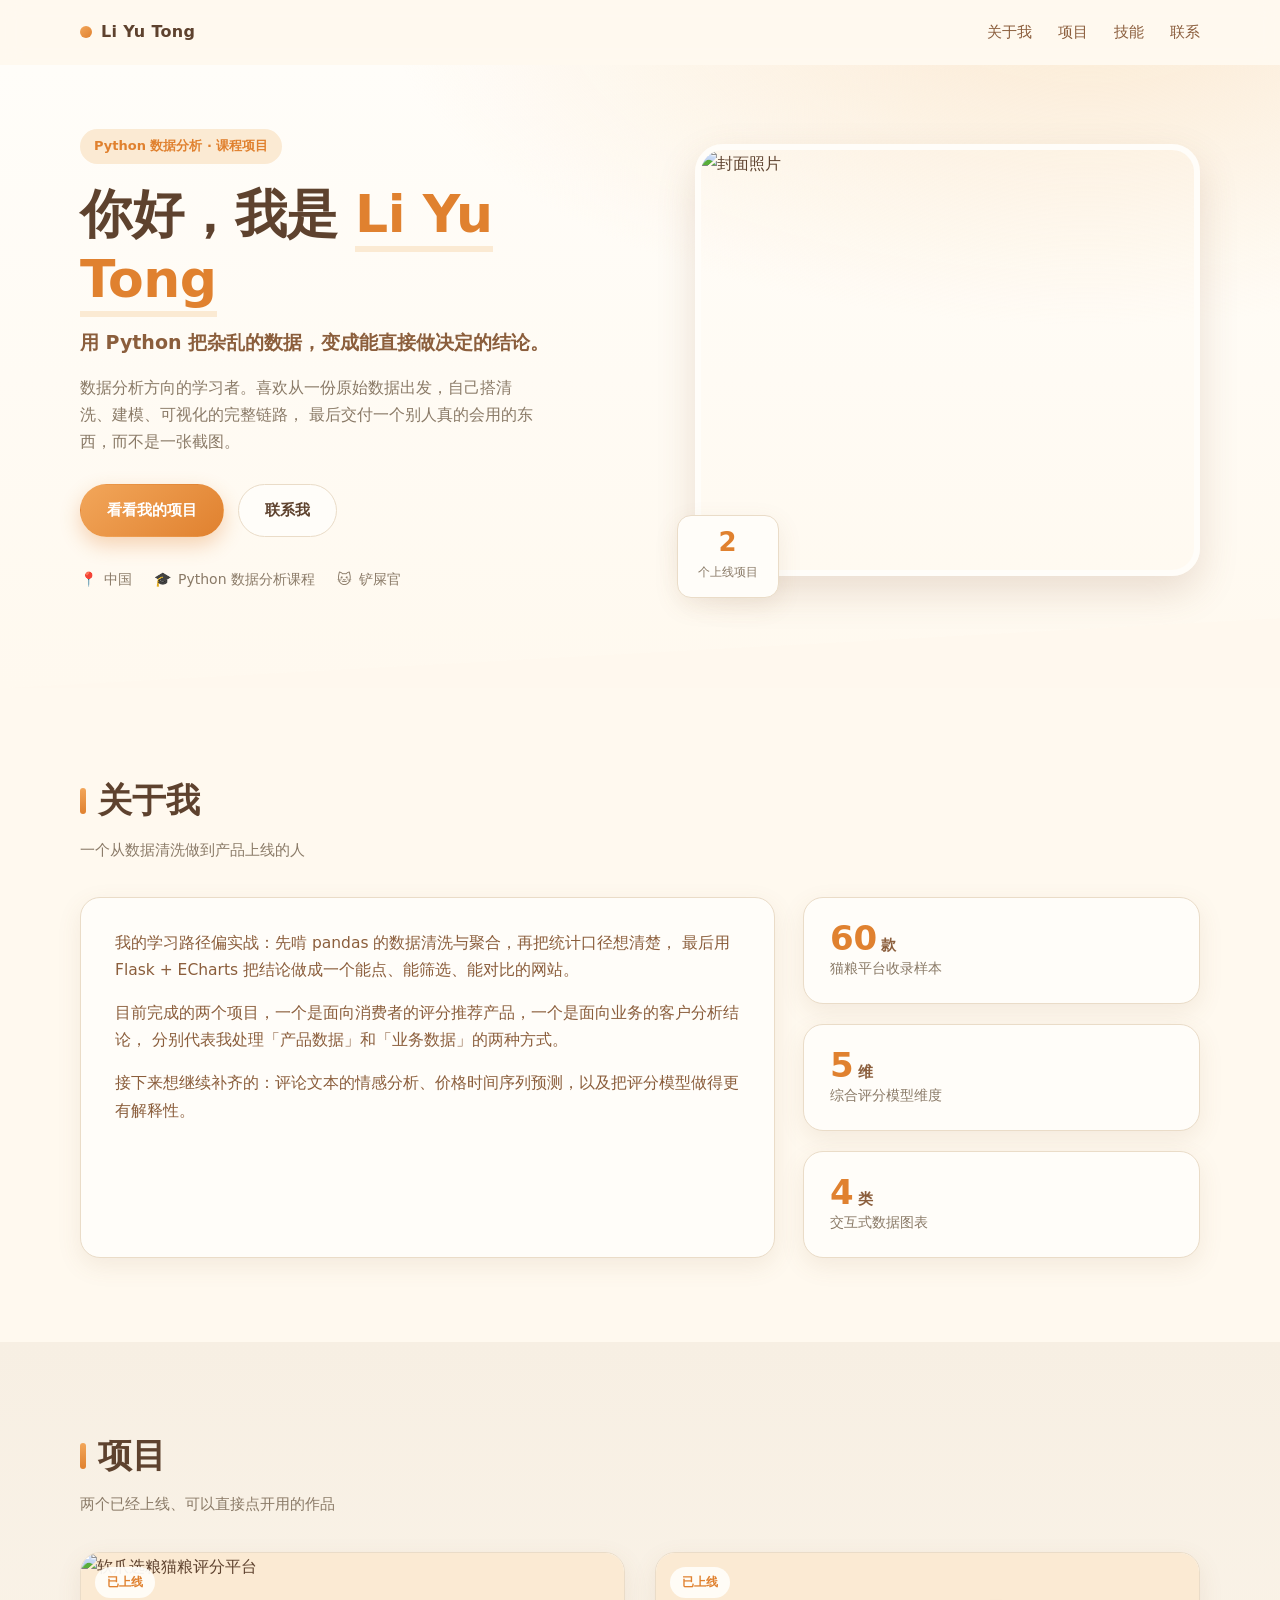
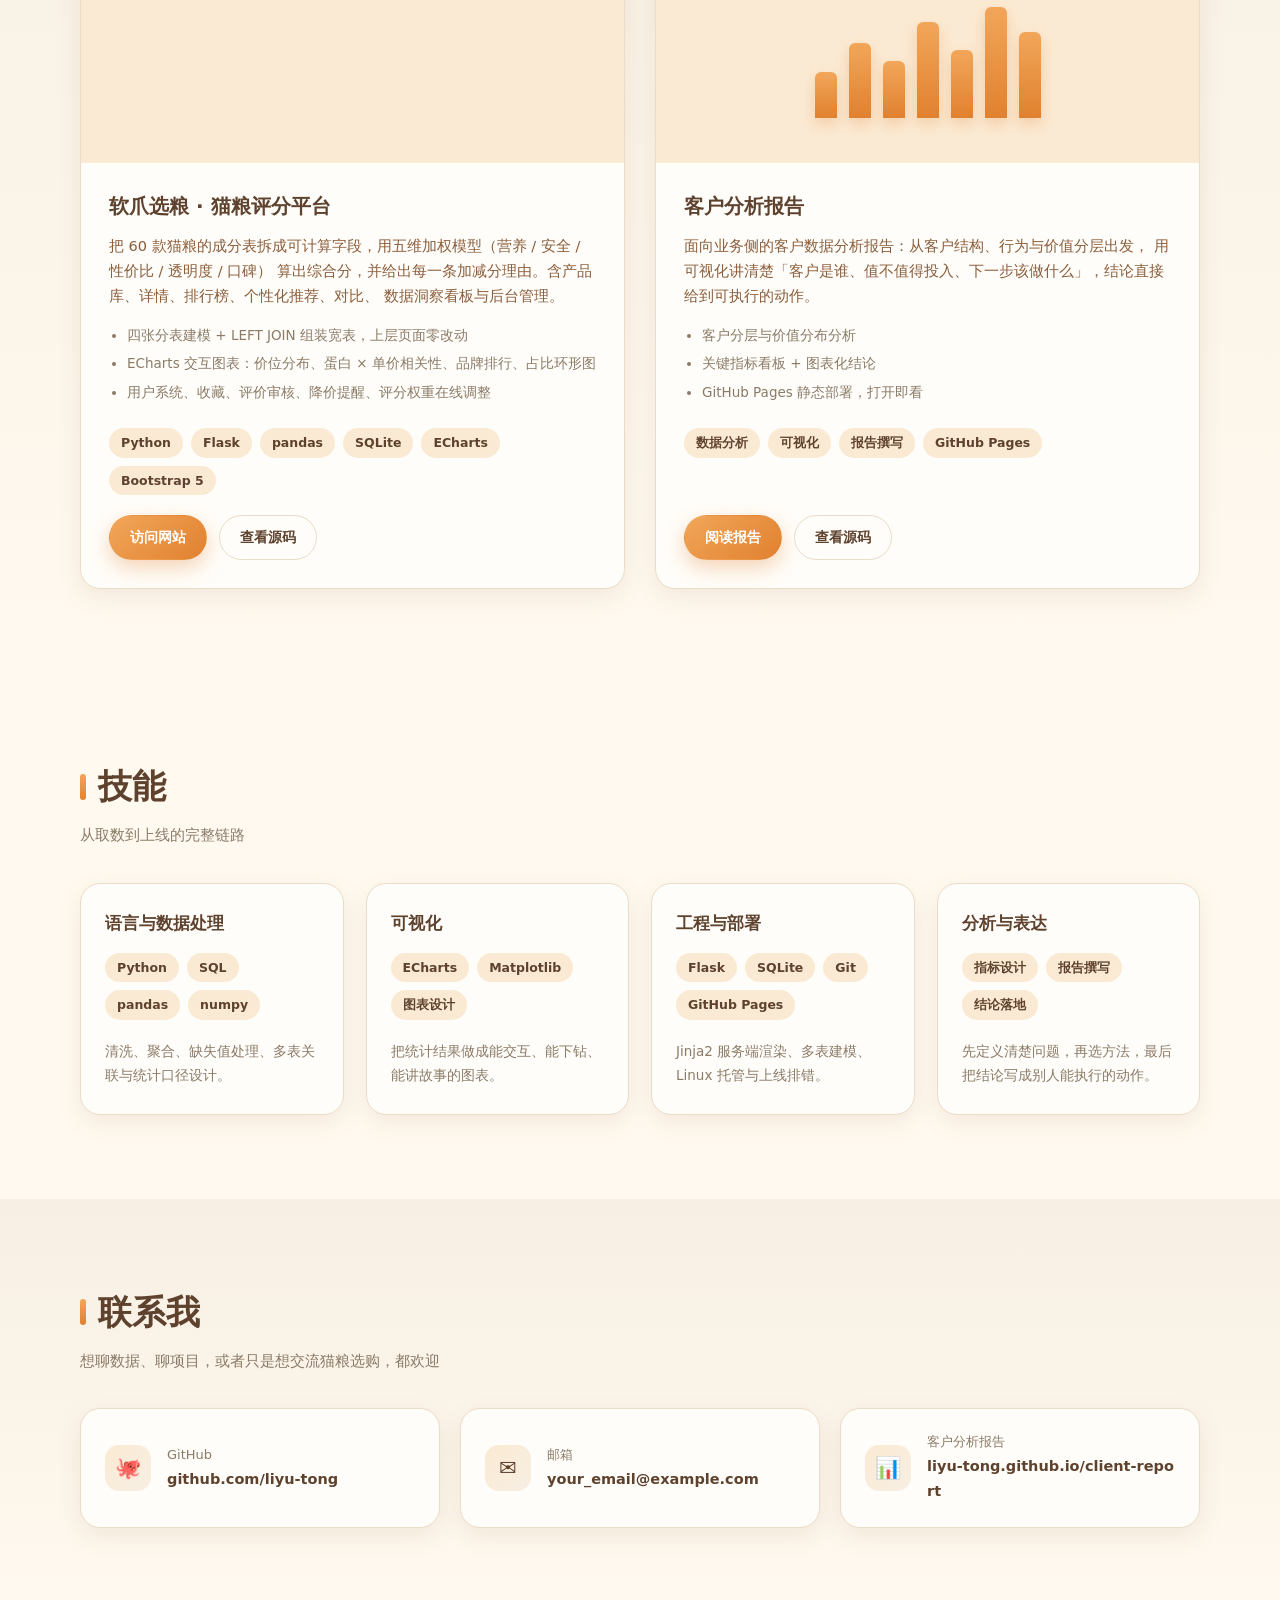
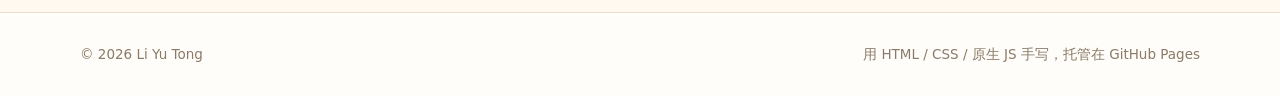
==== index.html @ a8cd4b9e "个人主页：个人介绍 + 项目展示" ====
<!DOCTYPE html>
<html lang="zh-CN">
<head>
<meta charset="UTF-8">
<meta name="viewport" content="width=device-width, initial-scale=1">
<title>Li Yu Tong · 个人主页</title>
<meta name="description" content="个人主页：Python 数据分析方向，猫粮评分平台与客户分析报告作品展示。">
<link rel="stylesheet" href="assets/style.css">
</head>
<body>

<header class="nav" id="nav">
  <div class="wrap nav-inner">
    <a class="brand" href="#top">
      <span class="brand-dot"></span>
      <span>Li&nbsp;Yu&nbsp;Tong</span>
    </a>
    <nav class="nav-links">
      <a href="#about">关于我</a>
      <a href="#projects">项目</a>
      <a href="#skills">技能</a>
      <a href="#contact">联系</a>
    </nav>
  </div>
</header>

<!-- ============ 封面（HERO）============ -->
<!-- 想换封面照片：把下面 <img> 的 src 换成你的照片即可（建议 900px 宽以上） -->
<section class="hero" id="top">
  <div class="wrap hero-inner">
    <div class="hero-text">
      <span class="chip">Python 数据分析 · 课程项目</span>
      <!-- 需要替换：姓名 -->
      <h1>你好，我是 <span class="hl">Li Yu Tong</span></h1>
      <!-- 需要替换：一句话定位 -->
      <p class="tagline">用 Python 把杂乱的数据，变成能直接做决定的结论。</p>
      <!-- 需要替换：个人介绍 -->
      <p class="lead">
        数据分析方向的学习者。喜欢从一份原始数据出发，自己搭清洗、建模、可视化的完整链路，
        最后交付一个别人真的会用的东西，而不是一张截图。
      </p>
      <div class="hero-actions">
        <a class="btn btn-solid" href="#projects">看看我的项目</a>
        <a class="btn btn-ghost" href="#contact">联系我</a>
      </div>
      <div class="hero-meta">
        <span><i>📍</i> 中国</span>
        <span><i>🎓</i> Python 数据分析课程</span>
        <span><i>🐱</i> 铲屎官</span>
      </div>
    </div>

    <div class="hero-photo">
      <div class="photo-frame">
        <img src="https://images.unsplash.com/photo-1514888286974-6c03e2ca1dba?w=900&q=80"
             alt="封面照片" loading="eager">
      </div>
      <div class="photo-badge">
        <strong>2</strong>
        <span>个上线项目</span>
      </div>
    </div>
  </div>
  <div class="hero-wave"></div>
</section>

<!-- ============ 关于我 ============ -->
<section class="sec" id="about">
  <div class="wrap">
    <h2 class="sec-title">关于我</h2>
    <p class="sec-sub">一个从数据清洗做到产品上线的人</p>

    <div class="about-grid">
      <div class="card about-text">
        <!-- 需要替换：详细自我介绍 -->
        <p>
          我的学习路径偏实战：先啃 pandas 的数据清洗与聚合，再把统计口径想清楚，
          最后用 Flask + ECharts 把结论做成一个能点、能筛选、能对比的网站。
        </p>
        <p>
          目前完成的两个项目，一个是面向消费者的评分推荐产品，一个是面向业务的客户分析结论，
          分别代表我处理「产品数据」和「业务数据」的两种方式。
        </p>
        <p>
          接下来想继续补齐的：评论文本的情感分析、价格时间序列预测，以及把评分模型做得更有解释性。
        </p>
      </div>

      <div class="stat-col">
        <div class="card stat">
          <div class="stat-num">60<span>款</span></div>
          <div class="stat-label">猫粮平台收录样本</div>
        </div>
        <div class="card stat">
          <div class="stat-num">5<span>维</span></div>
          <div class="stat-label">综合评分模型维度</div>
        </div>
        <div class="card stat">
          <div class="stat-num">4<span>类</span></div>
          <div class="stat-label">交互式数据图表</div>
        </div>
      </div>
    </div>
  </div>
</section>

<!-- ============ 项目 ============ -->
<section class="sec sec-alt" id="projects">
  <div class="wrap">
    <h2 class="sec-title">项目</h2>
    <p class="sec-sub">两个已经上线、可以直接点开用的作品</p>

    <div class="proj-grid">

      <article class="card proj">
        <div class="proj-cover">
          <!-- 项目封面：猫粮平台 -->
          <img src="https://images.unsplash.com/photo-1596854407944-bf87f6fdd49e?w=800&q=80"
               alt="软爪选粮猫粮评分平台" loading="lazy">
          <span class="proj-tag">已上线</span>
        </div>
        <div class="proj-body">
          <h3>软爪选粮 · 猫粮评分平台</h3>
          <p>
            把 60 款猫粮的成分表拆成可计算字段，用五维加权模型（营养 / 安全 / 性价比 / 透明度 / 口碑）
            算出综合分，并给出每一条加减分理由。含产品库、详情、排行榜、个性化推荐、对比、
            数据洞察看板与后台管理。
          </p>
          <ul class="proj-points">
            <li>四张分表建模 + LEFT JOIN 组装宽表，上层页面零改动</li>
            <li>ECharts 交互图表：价位分布、蛋白 × 单价相关性、品牌排行、占比环形图</li>
            <li>用户系统、收藏、评价审核、降价提醒、评分权重在线调整</li>
          </ul>
          <div class="chips">
            <span>Python</span><span>Flask</span><span>pandas</span>
            <span>SQLite</span><span>ECharts</span><span>Bootstrap 5</span>
          </div>
          <div class="proj-links">
            <a class="btn btn-solid btn-sm" href="https://grape7777777.pythonanywhere.com/" target="_blank" rel="noopener">访问网站</a>
            <a class="btn btn-ghost btn-sm" href="https://github.com/liyu-tong/catfood" target="_blank" rel="noopener">查看源码</a>
          </div>
        </div>
      </article>

      <article class="card proj">
        <div class="proj-cover proj-cover-chart">
          <!-- 项目封面：客户分析报告（纯 CSS 图表，可换成截图） -->
          <div class="mini-chart">
            <span style="--h:38%"></span>
            <span style="--h:62%"></span>
            <span style="--h:47%"></span>
            <span style="--h:80%"></span>
            <span style="--h:56%"></span>
            <span style="--h:92%"></span>
            <span style="--h:71%"></span>
          </div>
          <span class="proj-tag">已上线</span>
        </div>
        <div class="proj-body">
          <h3>客户分析报告</h3>
          <p>
            面向业务侧的客户数据分析报告：从客户结构、行为与价值分层出发，
            用可视化讲清楚「客户是谁、值不值得投入、下一步该做什么」，结论直接给到可执行的动作。
          </p>
          <ul class="proj-points">
            <li>客户分层与价值分布分析</li>
            <li>关键指标看板 + 图表化结论</li>
            <li>GitHub Pages 静态部署，打开即看</li>
          </ul>
          <div class="chips">
            <span>数据分析</span><span>可视化</span><span>报告撰写</span><span>GitHub Pages</span>
          </div>
          <div class="proj-links">
            <a class="btn btn-solid btn-sm" href="https://liyu-tong.github.io/client-report/" target="_blank" rel="noopener">阅读报告</a>
            <a class="btn btn-ghost btn-sm" href="https://github.com/liyu-tong/client-report" target="_blank" rel="noopener">查看源码</a>
          </div>
        </div>
      </article>

    </div>
  </div>
</section>

<!-- ============ 技能 ============ -->
<section class="sec" id="skills">
  <div class="wrap">
    <h2 class="sec-title">技能</h2>
    <p class="sec-sub">从取数到上线的完整链路</p>

    <div class="skill-grid">
      <div class="card skill">
        <h4>语言与数据处理</h4>
        <div class="chips">
          <span>Python</span><span>SQL</span><span>pandas</span><span>numpy</span>
        </div>
        <p>清洗、聚合、缺失值处理、多表关联与统计口径设计。</p>
      </div>
      <div class="card skill">
        <h4>可视化</h4>
        <div class="chips">
          <span>ECharts</span><span>Matplotlib</span><span>图表设计</span>
        </div>
        <p>把统计结果做成能交互、能下钻、能讲故事的图表。</p>
      </div>
      <div class="card skill">
        <h4>工程与部署</h4>
        <div class="chips">
          <span>Flask</span><span>SQLite</span><span>Git</span><span>GitHub Pages</span>
        </div>
        <p>Jinja2 服务端渲染、多表建模、Linux 托管与上线排错。</p>
      </div>
      <div class="card skill">
        <h4>分析与表达</h4>
        <div class="chips">
          <span>指标设计</span><span>报告撰写</span><span>结论落地</span>
        </div>
        <p>先定义清楚问题，再选方法，最后把结论写成别人能执行的动作。</p>
      </div>
    </div>
  </div>
</section>

<!-- ============ 联系 ============ -->
<section class="sec sec-alt" id="contact">
  <div class="wrap">
    <h2 class="sec-title">联系我</h2>
    <p class="sec-sub">想聊数据、聊项目，或者只是想交流猫粮选购，都欢迎</p>

    <div class="contact-grid">
      <a class="card contact" href="https://github.com/liyu-tong" target="_blank" rel="noopener">
        <span class="c-icon">🐙</span>
        <div>
          <div class="c-label">GitHub</div>
          <!-- 需要替换（如需） -->
          <div class="c-value">github.com/liyu-tong</div>
        </div>
      </a>
      <a class="card contact" href="mailto:your_email@example.com">
        <span class="c-icon">✉️</span>
        <div>
          <div class="c-label">邮箱</div>
          <!-- 需要替换：真实邮箱 -->
          <div class="c-value">your_email@example.com</div>
        </div>
      </a>
      <a class="card contact" href="https://liyu-tong.github.io/client-report/" target="_blank" rel="noopener">
        <span class="c-icon">📊</span>
        <div>
          <div class="c-label">客户分析报告</div>
          <div class="c-value">liyu-tong.github.io/client-report</div>
        </div>
      </a>
    </div>
  </div>
</section>

<footer class="foot">
  <div class="wrap foot-inner">
    <span>© <span id="year">2026</span> Li Yu Tong</span>
    <span>用 HTML / CSS / 原生 JS 手写，托管在 GitHub Pages</span>
  </div>
</footer>

<script src="assets/main.js"></script>
</body>
</html>
---- assets/style.css ----
/* ------------------------------------------------------------------
   个人主页样式：沿用「软爪选粮」的暖色体系（奶油黄 / 浅橘 / 暖棕 / 米白）
   ------------------------------------------------------------------ */
:root {
  --cream: #FFF9EF;
  --cream-2: #F7EFE3;
  --ivory: #FFFDF9;
  --orange: #F2A65A;
  --orange-deep: #E0812F;
  --orange-soft: #FBEAD3;
  --brown: #8B5E3C;
  --brown-deep: #5E422E;
  --muted: #8A7A67;
  --line: #EADCC8;
  --radius: 20px;
  --radius-sm: 14px;
  --shadow: 0 8px 24px rgba(139, 94, 60, .10);
  --shadow-hover: 0 16px 38px rgba(139, 94, 60, .18);
}

* { box-sizing: border-box; }

body {
  margin: 0;
  background: var(--cream);
  color: var(--brown-deep);
  font-family: "PingFang SC", "Microsoft YaHei", "Hiragino Sans GB",
               system-ui, -apple-system, "Segoe UI", sans-serif;
  line-height: 1.75;
  -webkit-font-smoothing: antialiased;
}

img { max-width: 100%; display: block; }
a { color: inherit; text-decoration: none; }

.wrap { width: min(1120px, 92vw); margin: 0 auto; }

/* ------------------------------ 导航 ------------------------------ */
.nav {
  position: sticky; top: 0; z-index: 50;
  background: rgba(255, 249, 239, .88);
  backdrop-filter: blur(10px);
  border-bottom: 1px solid transparent;
  transition: border-color .25s ease, box-shadow .25s ease;
}
.nav.on { border-bottom-color: var(--line); box-shadow: 0 4px 18px rgba(139, 94, 60, .08); }
.nav-inner { display: flex; align-items: center; justify-content: space-between; height: 64px; }
.brand { display: flex; align-items: center; gap: 9px; font-weight: 800; letter-spacing: .3px; }
.brand-dot {
  width: 12px; height: 12px; border-radius: 50%;
  background: linear-gradient(140deg, var(--orange), var(--orange-deep));
}
.nav-links { display: flex; gap: 26px; font-size: 15px; color: var(--brown); }
.nav-links a { position: relative; padding: 4px 0; }
.nav-links a::after {
  content: ""; position: absolute; left: 0; bottom: 0; height: 2px; width: 0;
  background: var(--orange-deep); border-radius: 2px; transition: width .25s ease;
}
.nav-links a:hover::after, .nav-links a.active::after { width: 100%; }

/* ------------------------------ 封面 ------------------------------ */
.hero {
  position: relative;
  padding: 64px 0 96px;
  background:
    radial-gradient(1000px 460px at 85% -10%, var(--orange-soft), transparent 70%),
    linear-gradient(180deg, var(--ivory), var(--cream));
}
.hero-inner {
  display: grid; grid-template-columns: 1.05fr .95fr;
  gap: 56px; align-items: center;
}
.chip {
  display: inline-block; padding: 6px 14px; border-radius: 999px;
  background: var(--orange-soft); color: var(--orange-deep);
  font-size: 13px; font-weight: 600; margin-bottom: 18px;
}
.hero h1 {
  font-size: clamp(32px, 4.6vw, 52px); line-height: 1.25;
  margin: 0 0 14px; font-weight: 800; letter-spacing: -.5px;
}
.hl {
  color: var(--orange-deep);
  border-bottom: 6px solid var(--orange-soft);
  padding-bottom: 2px;
}
.tagline { font-size: clamp(16px, 1.6vw, 19px); color: var(--brown); margin: 0 0 16px; font-weight: 600; }
.lead { color: var(--muted); font-size: 15.5px; margin: 0 0 28px; max-width: 46ch; }

.hero-actions { display: flex; gap: 14px; flex-wrap: wrap; }
.btn {
  display: inline-flex; align-items: center; justify-content: center;
  padding: 12px 26px; border-radius: 999px; font-weight: 600; font-size: 15px;
  border: 1px solid transparent; cursor: pointer; transition: all .22s ease;
}
.btn-sm { padding: 9px 20px; font-size: 14px; }
.btn-solid {
  background: linear-gradient(140deg, var(--orange), var(--orange-deep));
  color: #fff; box-shadow: 0 8px 20px rgba(224, 129, 47, .32);
}
.btn-solid:hover { transform: translateY(-2px); box-shadow: 0 14px 28px rgba(224, 129, 47, .40); }
.btn-ghost { background: var(--ivory); color: var(--brown-deep); border-color: var(--line); }
.btn-ghost:hover { border-color: var(--orange); color: var(--orange-deep); transform: translateY(-2px); }

.hero-meta { display: flex; gap: 22px; flex-wrap: wrap; margin-top: 30px; font-size: 14px; color: var(--muted); }
.hero-meta span { display: inline-flex; align-items: center; gap: 7px; }
.hero-meta i { font-style: normal; }

.hero-photo { position: relative; }
.photo-frame {
  border-radius: 28px; overflow: hidden; box-shadow: var(--shadow-hover);
  border: 6px solid var(--ivory);
  animation: float 6s ease-in-out infinite;
}
.photo-frame img { width: 100%; height: 420px; object-fit: cover; }
@keyframes float {
  0%, 100% { transform: translateY(0); }
  50% { transform: translateY(-10px); }
}
.photo-badge {
  position: absolute; left: -18px; bottom: -22px;
  background: var(--ivory); border: 1px solid var(--line);
  border-radius: var(--radius-sm); box-shadow: var(--shadow);
  padding: 12px 20px; text-align: center;
}
.photo-badge strong { display: block; font-size: 26px; color: var(--orange-deep); line-height: 1.1; }
.photo-badge span { font-size: 12px; color: var(--muted); }

.hero-wave {
  position: absolute; left: 0; right: 0; bottom: -1px; height: 70px;
  background: var(--cream);
  clip-path: polygon(0 100%, 100% 100%, 100% 0);
  opacity: .9;
}

/* ------------------------------ 区块通用 ------------------------------ */
.sec { padding: 84px 0; }
.sec-alt { background: linear-gradient(180deg, var(--cream-2), var(--cream)); }
.sec-title {
  font-size: clamp(24px, 2.8vw, 34px); font-weight: 800; margin: 0 0 6px;
  display: flex; align-items: center; gap: 12px;
}
.sec-title::before {
  content: ""; width: 6px; height: 26px; border-radius: 4px;
  background: linear-gradient(180deg, var(--orange), var(--orange-deep));
}
.sec-sub { color: var(--muted); margin: 0 0 34px; font-size: 15px; }

.card {
  background: var(--ivory); border: 1px solid var(--line);
  border-radius: var(--radius); box-shadow: var(--shadow);
  transition: transform .28s ease, box-shadow .28s ease;
}
.card:hover { transform: translateY(-3px); box-shadow: var(--shadow-hover); }

/* ------------------------------ 关于我 ------------------------------ */
.about-grid { display: grid; grid-template-columns: 1.4fr .8fr; gap: 28px; }
.about-text { padding: 32px 34px; }
.about-text p { margin: 0 0 16px; color: var(--brown); font-size: 15.5px; }
.about-text p:last-child { margin-bottom: 0; }
.stat-col { display: grid; gap: 20px; }
.stat { padding: 22px 26px; display: flex; flex-direction: column; justify-content: center; }
.stat-num { font-size: 34px; font-weight: 800; color: var(--orange-deep); line-height: 1.1; }
.stat-num span { font-size: 15px; margin-left: 4px; color: var(--brown); }
.stat-label { font-size: 13.5px; color: var(--muted); }

/* ------------------------------ 项目 ------------------------------ */
.proj-grid { display: grid; grid-template-columns: 1fr 1fr; gap: 30px; }
.proj { overflow: hidden; display: flex; flex-direction: column; }
.proj-cover { position: relative; height: 210px; overflow: hidden; background: var(--orange-soft); }
.proj-cover img { width: 100%; height: 100%; object-fit: cover; }
.proj-tag {
  position: absolute; top: 14px; left: 14px;
  background: rgba(255, 253, 249, .94); color: var(--orange-deep);
  font-size: 12px; font-weight: 700; padding: 5px 12px; border-radius: 999px;
}
.proj-cover-chart { display: grid; place-items: center; }
.mini-chart { display: flex; align-items: flex-end; gap: 12px; height: 120px; }
.mini-chart span {
  width: 22px; height: var(--h); border-radius: 6px 6px 0 0;
  background: linear-gradient(180deg, var(--orange), var(--orange-deep));
  box-shadow: 0 6px 14px rgba(224, 129, 47, .28);
}
.proj-body { padding: 26px 28px 28px; display: flex; flex-direction: column; flex: 1; }
.proj-body h3 { margin: 0 0 10px; font-size: 20px; font-weight: 800; }
.proj-body p { margin: 0 0 14px; color: var(--brown); font-size: 14.5px; }
.proj-points { margin: 0 0 18px; padding-left: 18px; color: var(--muted); font-size: 13.5px; }
.proj-points li { margin-bottom: 5px; }

.chips { display: flex; flex-wrap: wrap; gap: 8px; margin-bottom: 20px; }
.chips span {
  background: var(--orange-soft); color: var(--brown-deep);
  font-size: 12.5px; padding: 4px 12px; border-radius: 999px; font-weight: 600;
}
.proj-links { display: flex; gap: 12px; margin-top: auto; }

/* ------------------------------ 技能 ------------------------------ */
.skill-grid { display: grid; grid-template-columns: repeat(4, 1fr); gap: 22px; }
.skill { padding: 26px 24px; }
.skill h4 { margin: 0 0 14px; font-size: 16.5px; font-weight: 800; }
.skill p { margin: 14px 0 0; color: var(--muted); font-size: 13.5px; }

/* ------------------------------ 联系 ------------------------------ */
.contact-grid { display: grid; grid-template-columns: repeat(3, 1fr); gap: 20px; }
.contact { padding: 22px 24px; display: flex; align-items: center; gap: 16px; }
.c-icon {
  width: 46px; height: 46px; flex: none; border-radius: 14px;
  background: linear-gradient(140deg, var(--orange-soft), var(--cream-2));
  display: grid; place-items: center; font-size: 21px;
}
.c-label { font-size: 13px; color: var(--muted); }
.c-value { font-size: 14.5px; font-weight: 600; word-break: break-all; }

/* ------------------------------ 页脚 ------------------------------ */
.foot {
  background: var(--ivory); border-top: 1px solid var(--line);
  padding: 30px 0; font-size: 13.5px; color: var(--muted);
}
.foot-inner { display: flex; justify-content: space-between; gap: 14px; flex-wrap: wrap; }

/* ------------------------------ 入场动画 ------------------------------ */
.reveal { opacity: 0; transform: translateY(22px); transition: opacity .6s ease, transform .6s ease; }
.reveal.in { opacity: 1; transform: none; }

/* ------------------------------ 响应式 ------------------------------ */
@media (max-width: 992px) {
  .hero-inner { grid-template-columns: 1fr; gap: 40px; }
  .hero-photo { max-width: 520px; }
  .photo-frame img { height: 340px; }
  .about-grid { grid-template-columns: 1fr; }
  .proj-grid { grid-template-columns: 1fr; }
  .skill-grid { grid-template-columns: 1fr 1fr; }
  .contact-grid { grid-template-columns: 1fr; }
}
@media (max-width: 768px) {
  .nav-links { gap: 16px; font-size: 14px; }
  .sec { padding: 60px 0; }
  .skill-grid { grid-template-columns: 1fr; }
  .photo-badge { left: 12px; bottom: -16px; }
  .btn { min-height: 44px; }
}
@media (prefers-reduced-motion: reduce) {
  .photo-frame { animation: none; }
  .reveal { opacity: 1; transform: none; transition: none; }
}
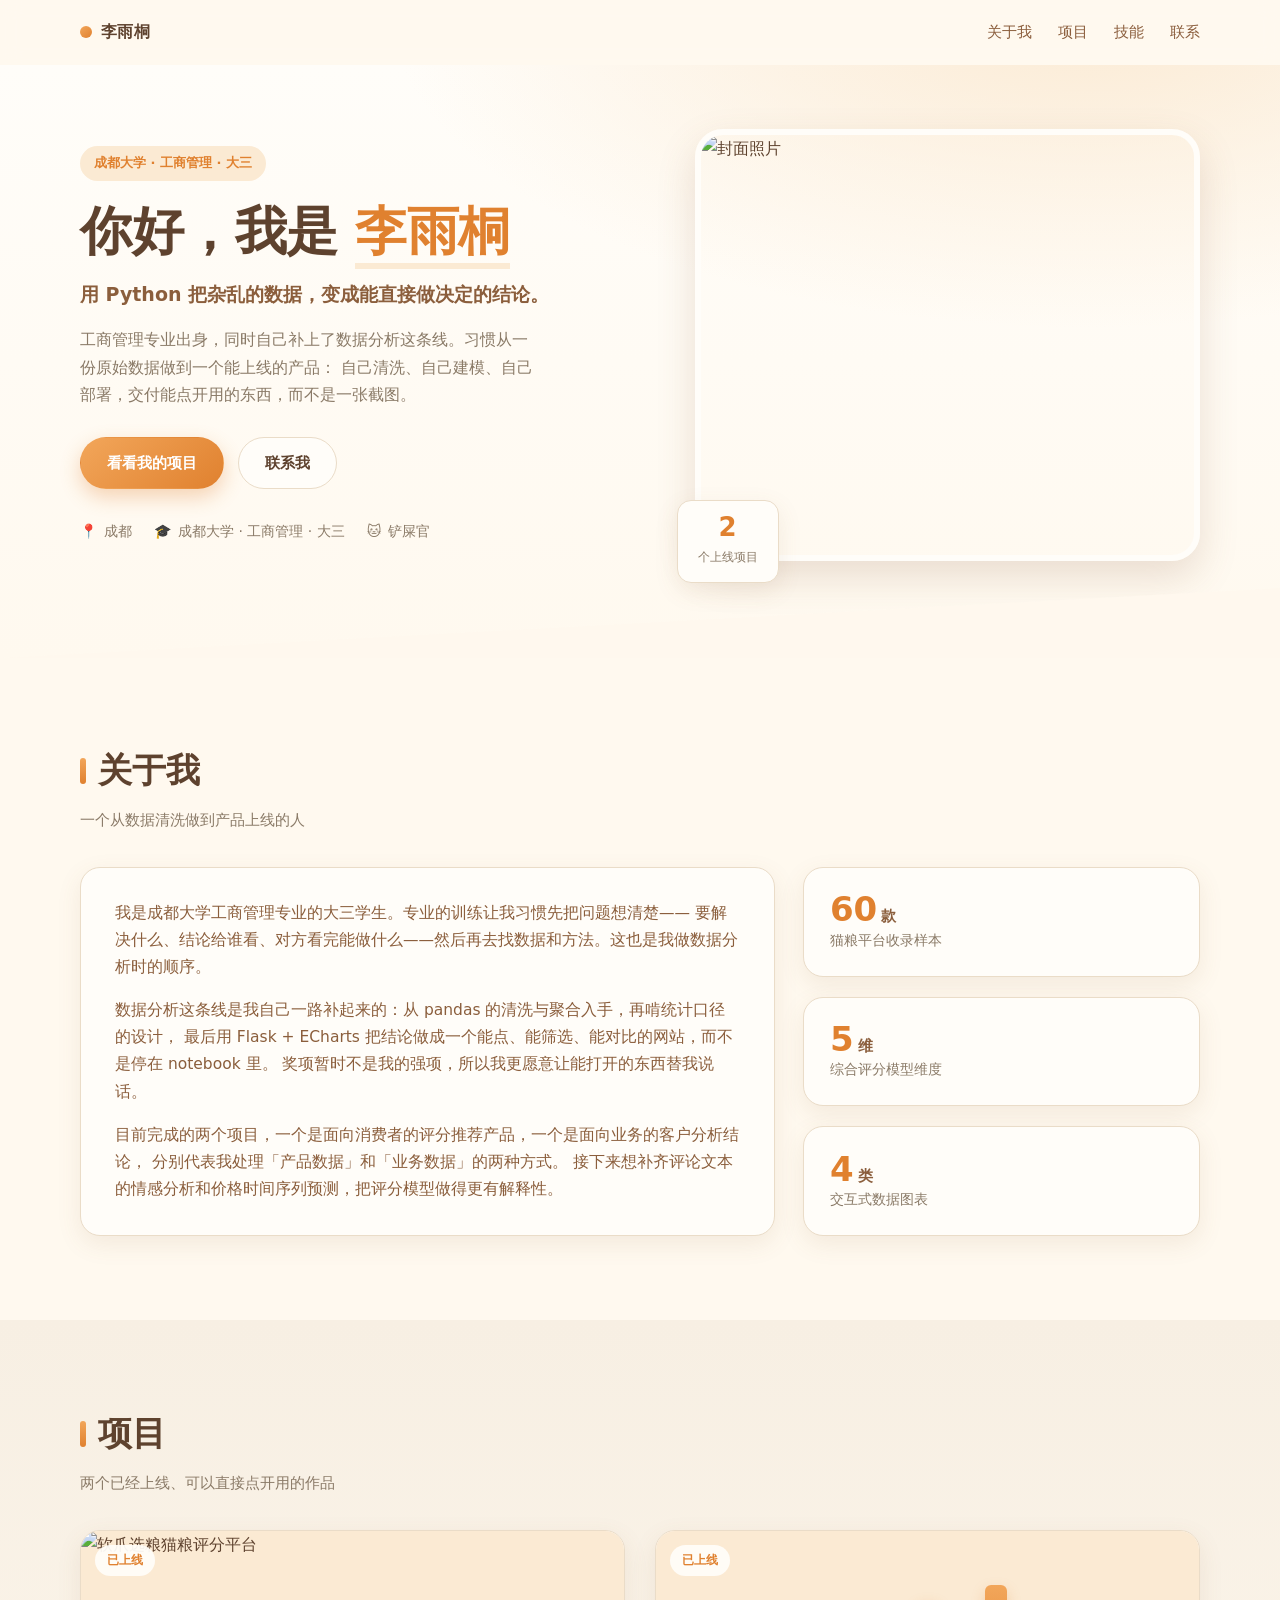
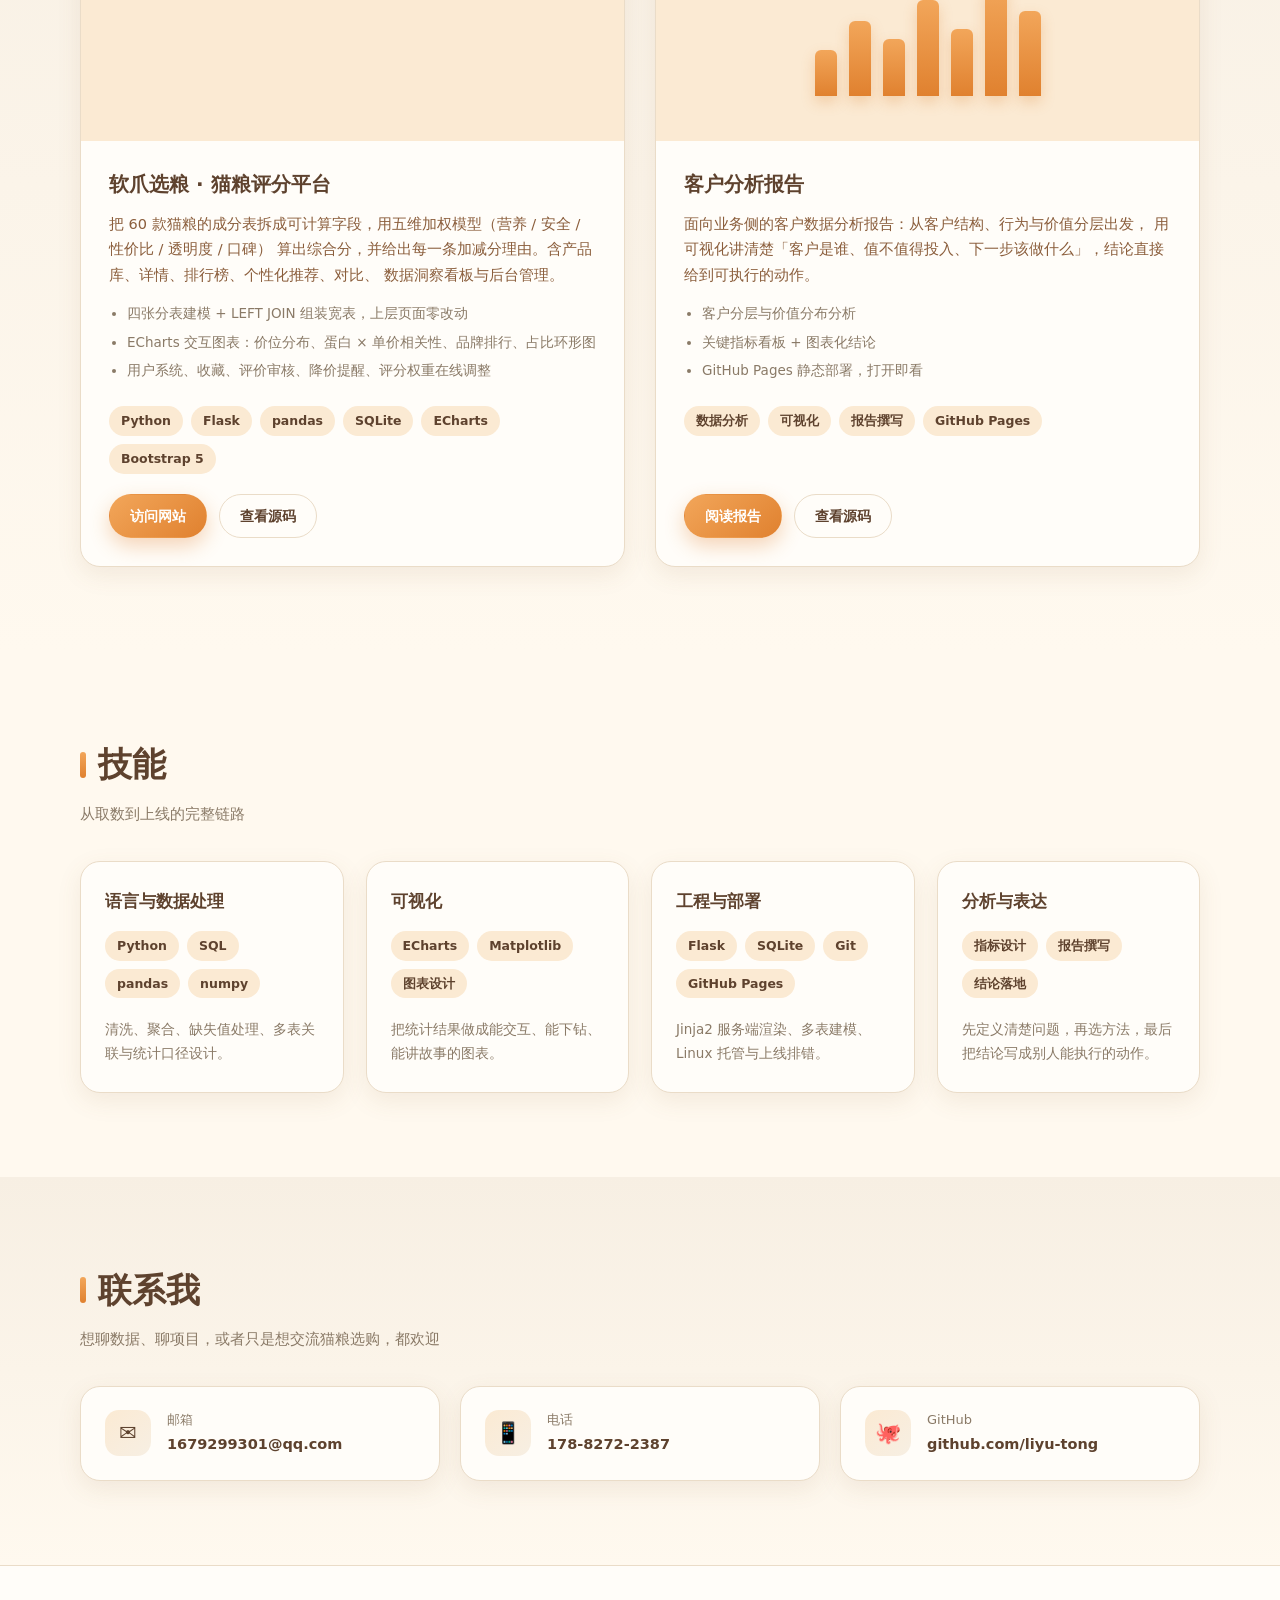
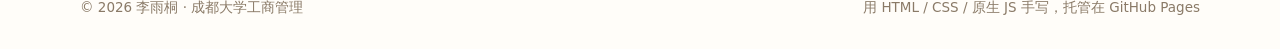
==== commit a27ae071: "填入真实个人信息：李雨桐 / 成都大学工商管理 / 联系方式" ====
--- a/index.html
+++ b/index.html
@@ -3,8 +3,8 @@
 <head>
 <meta charset="UTF-8">
 <meta name="viewport" content="width=device-width, initial-scale=1">
-<title>Li Yu Tong · 个人主页</title>
-<meta name="description" content="个人主页：Python 数据分析方向，猫粮评分平台与客户分析报告作品展示。">
+<title>李雨桐 · 个人主页</title>
+<meta name="description" content="李雨桐，成都大学工商管理专业大三学生。Python 数据分析学习者，作品：软爪选粮猫粮评分平台、客户分析报告。">
 <link rel="stylesheet" href="assets/style.css">
 </head>
 <body>
@@ -13,7 +13,7 @@
   <div class="wrap nav-inner">
     <a class="brand" href="#top">
       <span class="brand-dot"></span>
-      <span>Li&nbsp;Yu&nbsp;Tong</span>
+      <span>李雨桐</span>
     </a>
     <nav class="nav-links">
       <a href="#about">关于我</a>
@@ -29,23 +29,20 @@
 <section class="hero" id="top">
   <div class="wrap hero-inner">
     <div class="hero-text">
-      <span class="chip">Python 数据分析 · 课程项目</span>
-      <!-- 需要替换：姓名 -->
-      <h1>你好，我是 <span class="hl">Li Yu Tong</span></h1>
-      <!-- 需要替换：一句话定位 -->
+      <span class="chip">成都大学 · 工商管理 · 大三</span>
+      <h1>你好，我是 <span class="hl">李雨桐</span></h1>
       <p class="tagline">用 Python 把杂乱的数据，变成能直接做决定的结论。</p>
-      <!-- 需要替换：个人介绍 -->
       <p class="lead">
-        数据分析方向的学习者。喜欢从一份原始数据出发，自己搭清洗、建模、可视化的完整链路，
-        最后交付一个别人真的会用的东西，而不是一张截图。
+        工商管理专业出身，同时自己补上了数据分析这条线。习惯从一份原始数据做到一个能上线的产品：
+        自己清洗、自己建模、自己部署，交付能点开用的东西，而不是一张截图。
       </p>
       <div class="hero-actions">
         <a class="btn btn-solid" href="#projects">看看我的项目</a>
         <a class="btn btn-ghost" href="#contact">联系我</a>
       </div>
       <div class="hero-meta">
-        <span><i>📍</i> 中国</span>
-        <span><i>🎓</i> Python 数据分析课程</span>
+        <span><i>📍</i> 成都</span>
+        <span><i>🎓</i> 成都大学 · 工商管理 · 大三</span>
         <span><i>🐱</i> 铲屎官</span>
       </div>
     </div>
@@ -72,17 +69,19 @@
 
     <div class="about-grid">
       <div class="card about-text">
-        <!-- 需要替换：详细自我介绍 -->
         <p>
-          我的学习路径偏实战：先啃 pandas 的数据清洗与聚合，再把统计口径想清楚，
-          最后用 Flask + ECharts 把结论做成一个能点、能筛选、能对比的网站。
+          我是成都大学工商管理专业的大三学生。专业的训练让我习惯先把问题想清楚——
+          要解决什么、结论给谁看、对方看完能做什么——然后再去找数据和方法。这也是我做数据分析时的顺序。
+        </p>
+        <p>
+          数据分析这条线是我自己一路补起来的：从 pandas 的清洗与聚合入手，再啃统计口径的设计，
+          最后用 Flask + ECharts 把结论做成一个能点、能筛选、能对比的网站，而不是停在 notebook 里。
+          奖项暂时不是我的强项，所以我更愿意让能打开的东西替我说话。
         </p>
         <p>
           目前完成的两个项目，一个是面向消费者的评分推荐产品，一个是面向业务的客户分析结论，
           分别代表我处理「产品数据」和「业务数据」的两种方式。
-        </p>
-        <p>
-          接下来想继续补齐的：评论文本的情感分析、价格时间序列预测，以及把评分模型做得更有解释性。
+          接下来想补齐评论文本的情感分析和价格时间序列预测，把评分模型做得更有解释性。
         </p>
       </div>
 
@@ -227,27 +226,25 @@
     <p class="sec-sub">想聊数据、聊项目，或者只是想交流猫粮选购，都欢迎</p>
 
     <div class="contact-grid">
+      <a class="card contact" href="mailto:1679299301@qq.com">
+        <span class="c-icon">✉️</span>
+        <div>
+          <div class="c-label">邮箱</div>
+          <div class="c-value">1679299301@qq.com</div>
+        </div>
+      </a>
+      <a class="card contact" href="tel:17882722387">
+        <span class="c-icon">📱</span>
+        <div>
+          <div class="c-label">电话</div>
+          <div class="c-value">178-8272-2387</div>
+        </div>
+      </a>
       <a class="card contact" href="https://github.com/liyu-tong" target="_blank" rel="noopener">
         <span class="c-icon">🐙</span>
         <div>
           <div class="c-label">GitHub</div>
-          <!-- 需要替换（如需） -->
           <div class="c-value">github.com/liyu-tong</div>
-        </div>
-      </a>
-      <a class="card contact" href="mailto:your_email@example.com">
-        <span class="c-icon">✉️</span>
-        <div>
-          <div class="c-label">邮箱</div>
-          <!-- 需要替换：真实邮箱 -->
-          <div class="c-value">your_email@example.com</div>
-        </div>
-      </a>
-      <a class="card contact" href="https://liyu-tong.github.io/client-report/" target="_blank" rel="noopener">
-        <span class="c-icon">📊</span>
-        <div>
-          <div class="c-label">客户分析报告</div>
-          <div class="c-value">liyu-tong.github.io/client-report</div>
         </div>
       </a>
     </div>
@@ -256,7 +253,7 @@
 
 <footer class="foot">
   <div class="wrap foot-inner">
-    <span>© <span id="year">2026</span> Li Yu Tong</span>
+    <span>© <span id="year">2026</span> 李雨桐 · 成都大学工商管理</span>
     <span>用 HTML / CSS / 原生 JS 手写，托管在 GitHub Pages</span>
   </div>
 </footer>
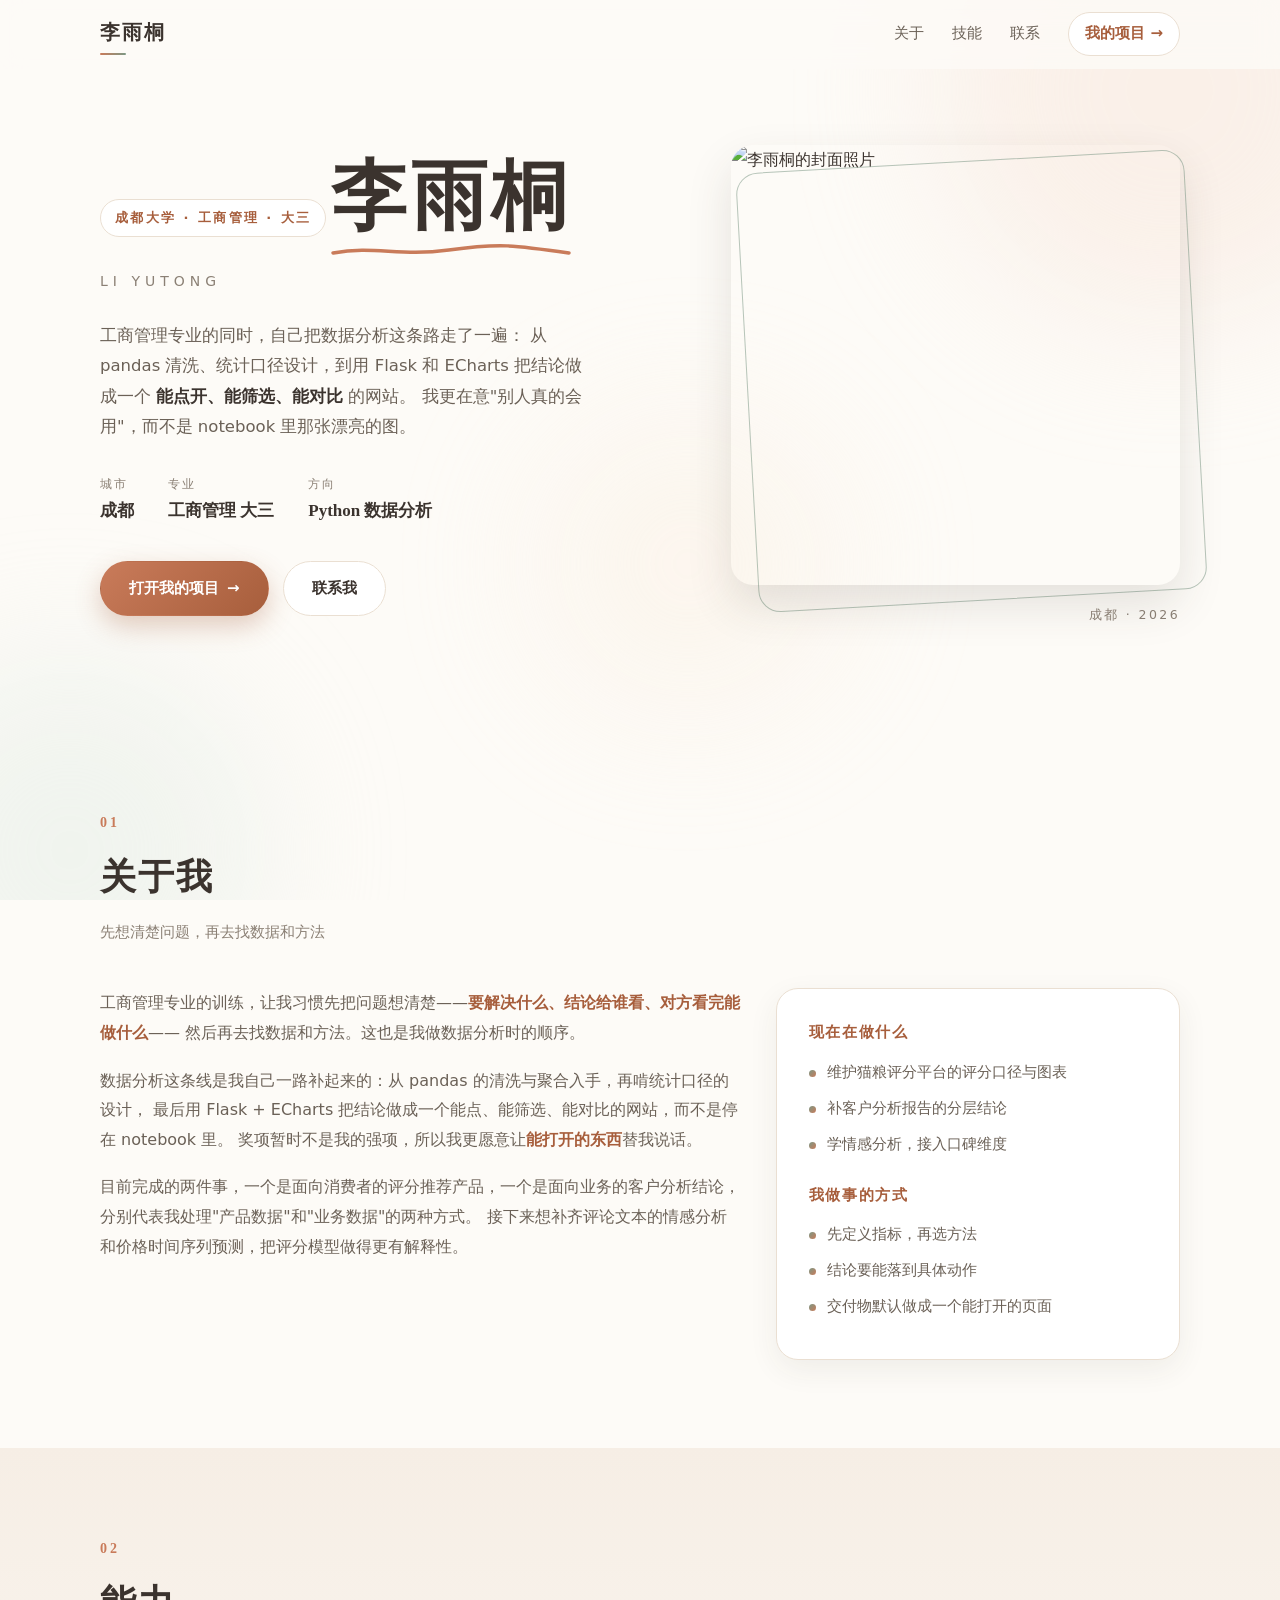
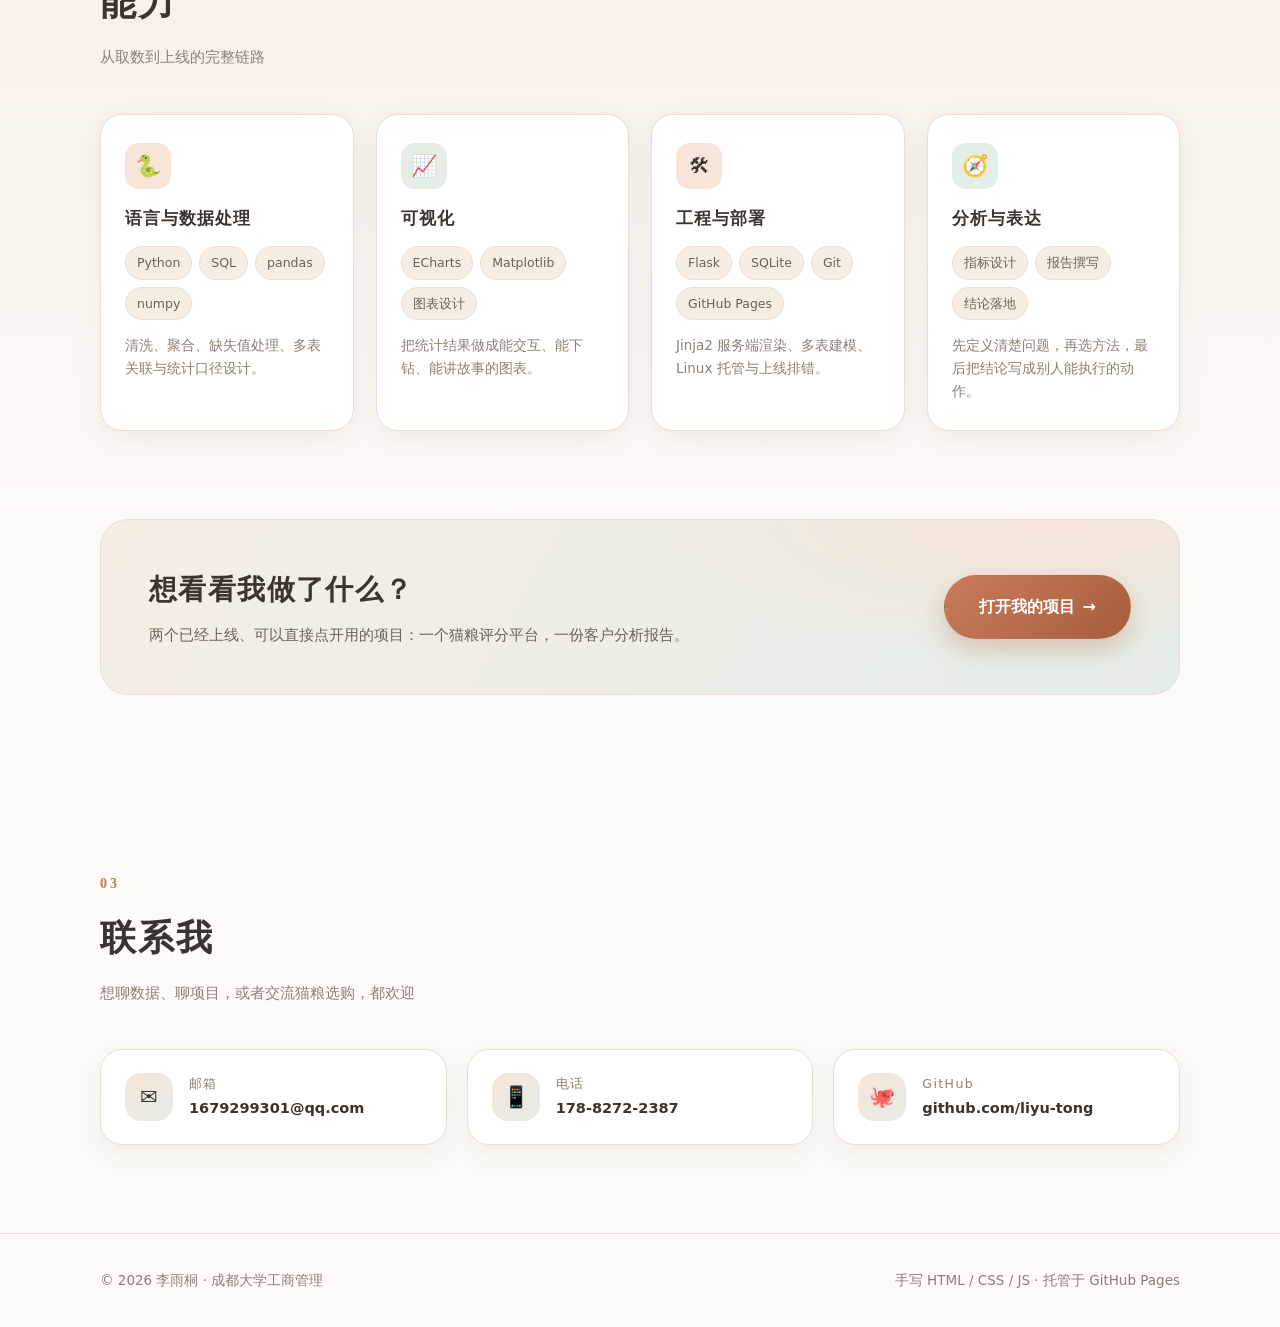
==== commit 66ada6c3: "改版：首页只讲个人介绍，项目独立成页；配色换奶油米白+赤陶+鼠尾草绿，衬线排版" ====
--- a/index.html
+++ b/index.html
@@ -4,248 +4,189 @@
 <meta charset="UTF-8">
 <meta name="viewport" content="width=device-width, initial-scale=1">
 <title>李雨桐 · 个人主页</title>
-<meta name="description" content="李雨桐，成都大学工商管理专业大三学生。Python 数据分析学习者，作品：软爪选粮猫粮评分平台、客户分析报告。">
+<meta name="description" content="李雨桐，成都大学工商管理专业大三学生，用 Python 做数据分析：猫粮评分平台、客户分析报告。">
 <link rel="stylesheet" href="assets/style.css">
 </head>
 <body>
 
+<div class="bg-deco" aria-hidden="true">
+  <span class="blob blob-a"></span>
+  <span class="blob blob-b"></span>
+  <span class="blob blob-c"></span>
+</div>
+
 <header class="nav" id="nav">
   <div class="wrap nav-inner">
-    <a class="brand" href="#top">
-      <span class="brand-dot"></span>
-      <span>李雨桐</span>
-    </a>
+    <a class="brand" href="index.html">李雨桐</a>
     <nav class="nav-links">
-      <a href="#about">关于我</a>
-      <a href="#projects">项目</a>
+      <a href="#about">关于</a>
       <a href="#skills">技能</a>
       <a href="#contact">联系</a>
+      <a class="nav-cta" href="projects.html">我的项目 →</a>
     </nav>
   </div>
 </header>
 
-<!-- ============ 封面（HERO）============ -->
-<!-- 想换封面照片：把下面 <img> 的 src 换成你的照片即可（建议 900px 宽以上） -->
-<section class="hero" id="top">
-  <div class="wrap hero-inner">
-    <div class="hero-text">
-      <span class="chip">成都大学 · 工商管理 · 大三</span>
-      <h1>你好，我是 <span class="hl">李雨桐</span></h1>
-      <p class="tagline">用 Python 把杂乱的数据，变成能直接做决定的结论。</p>
+<!-- ===================== 开场：就是这个人的介绍 ===================== -->
+<section class="intro" id="top">
+  <div class="wrap intro-inner">
+
+    <div class="intro-text">
+      <span class="eyebrow">成都大学 · 工商管理 · 大三</span>
+
+      <h1 class="name">
+        李雨桐
+        <svg class="wave-line" viewBox="0 0 220 14" preserveAspectRatio="none" aria-hidden="true">
+          <path d="M2 9 C 40 1, 62 13, 108 6 S 168 1, 218 9" />
+        </svg>
+      </h1>
+      <p class="name-en">Li Yutong</p>
+
       <p class="lead">
-        工商管理专业出身，同时自己补上了数据分析这条线。习惯从一份原始数据做到一个能上线的产品：
-        自己清洗、自己建模、自己部署，交付能点开用的东西，而不是一张截图。
+        工商管理专业的同时，自己把数据分析这条路走了一遍：
+        从 pandas 清洗、统计口径设计，到用 Flask 和 ECharts 把结论做成一个
+        <strong>能点开、能筛选、能对比</strong> 的网站。
+        我更在意"别人真的会用"，而不是 notebook 里那张漂亮的图。
       </p>
-      <div class="hero-actions">
-        <a class="btn btn-solid" href="#projects">看看我的项目</a>
-        <a class="btn btn-ghost" href="#contact">联系我</a>
+
+      <ul class="facts">
+        <li><span>城市</span><b>成都</b></li>
+        <li><span>专业</span><b>工商管理 大三</b></li>
+        <li><span>方向</span><b>Python 数据分析</b></li>
+      </ul>
+
+      <div class="actions">
+        <a class="btn btn-solid" href="projects.html">打开我的项目 <span class="arw">→</span></a>
+        <a class="btn btn-line" href="#contact">联系我</a>
       </div>
-      <div class="hero-meta">
-        <span><i>📍</i> 成都</span>
-        <span><i>🎓</i> 成都大学 · 工商管理 · 大三</span>
-        <span><i>🐱</i> 铲屎官</span>
+    </div>
+
+    <figure class="intro-photo">
+      <div class="photo-stack">
+        <!-- 想换封面照片：改这里的 src 即可（建议 900px 宽以上、竖构图更好看） -->
+        <img src="https://images.unsplash.com/photo-1514888286974-6c03e2ca1dba?w=900&q=80" alt="李雨桐的封面照片">
       </div>
-    </div>
-
-    <div class="hero-photo">
-      <div class="photo-frame">
-        <img src="https://images.unsplash.com/photo-1514888286974-6c03e2ca1dba?w=900&q=80"
-             alt="封面照片" loading="eager">
-      </div>
-      <div class="photo-badge">
-        <strong>2</strong>
-        <span>个上线项目</span>
-      </div>
-    </div>
-  </div>
-  <div class="hero-wave"></div>
-</section>
-
-<!-- ============ 关于我 ============ -->
+      <figcaption>成都 · 2026</figcaption>
+    </figure>
+
+  </div>
+</section>
+
+<!-- ===================== 关于我 ===================== -->
 <section class="sec" id="about">
   <div class="wrap">
-    <h2 class="sec-title">关于我</h2>
-    <p class="sec-sub">一个从数据清洗做到产品上线的人</p>
+    <div class="sec-head">
+      <span class="sec-no">01</span>
+      <h2 class="sec-title">关于我</h2>
+      <p class="sec-sub">先想清楚问题，再去找数据和方法</p>
+    </div>
 
     <div class="about-grid">
-      <div class="card about-text">
+      <div class="prose">
         <p>
-          我是成都大学工商管理专业的大三学生。专业的训练让我习惯先把问题想清楚——
-          要解决什么、结论给谁看、对方看完能做什么——然后再去找数据和方法。这也是我做数据分析时的顺序。
+          工商管理专业的训练，让我习惯先把问题想清楚——<em>要解决什么、结论给谁看、对方看完能做什么</em>——
+          然后再去找数据和方法。这也是我做数据分析时的顺序。
         </p>
         <p>
           数据分析这条线是我自己一路补起来的：从 pandas 的清洗与聚合入手，再啃统计口径的设计，
           最后用 Flask + ECharts 把结论做成一个能点、能筛选、能对比的网站，而不是停在 notebook 里。
-          奖项暂时不是我的强项，所以我更愿意让能打开的东西替我说话。
+          奖项暂时不是我的强项，所以我更愿意让<em>能打开的东西</em>替我说话。
         </p>
         <p>
-          目前完成的两个项目，一个是面向消费者的评分推荐产品，一个是面向业务的客户分析结论，
-          分别代表我处理「产品数据」和「业务数据」的两种方式。
+          目前完成的两件事，一个是面向消费者的评分推荐产品，一个是面向业务的客户分析结论，
+          分别代表我处理"产品数据"和"业务数据"的两种方式。
           接下来想补齐评论文本的情感分析和价格时间序列预测，把评分模型做得更有解释性。
         </p>
       </div>
 
-      <div class="stat-col">
-        <div class="card stat">
-          <div class="stat-num">60<span>款</span></div>
-          <div class="stat-label">猫粮平台收录样本</div>
-        </div>
-        <div class="card stat">
-          <div class="stat-num">5<span>维</span></div>
-          <div class="stat-label">综合评分模型维度</div>
-        </div>
-        <div class="card stat">
-          <div class="stat-num">4<span>类</span></div>
-          <div class="stat-label">交互式数据图表</div>
-        </div>
-      </div>
-    </div>
-  </div>
-</section>
-
-<!-- ============ 项目 ============ -->
-<section class="sec sec-alt" id="projects">
+      <aside class="card side-card">
+        <h3>现在在做什么</h3>
+        <ul class="dot-list">
+          <li>维护猫粮评分平台的评分口径与图表</li>
+          <li>补客户分析报告的分层结论</li>
+          <li>学情感分析，接入口碑维度</li>
+        </ul>
+        <h3>我做事的方式</h3>
+        <ul class="dot-list">
+          <li>先定义指标，再选方法</li>
+          <li>结论要能落到具体动作</li>
+          <li>交付物默认做成一个能打开的页面</li>
+        </ul>
+      </aside>
+    </div>
+  </div>
+</section>
+
+<!-- ===================== 技能 ===================== -->
+<section class="sec sec-tint" id="skills">
   <div class="wrap">
-    <h2 class="sec-title">项目</h2>
-    <p class="sec-sub">两个已经上线、可以直接点开用的作品</p>
-
-    <div class="proj-grid">
-
-      <article class="card proj">
-        <div class="proj-cover">
-          <!-- 项目封面：猫粮平台 -->
-          <img src="https://images.unsplash.com/photo-1596854407944-bf87f6fdd49e?w=800&q=80"
-               alt="软爪选粮猫粮评分平台" loading="lazy">
-          <span class="proj-tag">已上线</span>
-        </div>
-        <div class="proj-body">
-          <h3>软爪选粮 · 猫粮评分平台</h3>
-          <p>
-            把 60 款猫粮的成分表拆成可计算字段，用五维加权模型（营养 / 安全 / 性价比 / 透明度 / 口碑）
-            算出综合分，并给出每一条加减分理由。含产品库、详情、排行榜、个性化推荐、对比、
-            数据洞察看板与后台管理。
-          </p>
-          <ul class="proj-points">
-            <li>四张分表建模 + LEFT JOIN 组装宽表，上层页面零改动</li>
-            <li>ECharts 交互图表：价位分布、蛋白 × 单价相关性、品牌排行、占比环形图</li>
-            <li>用户系统、收藏、评价审核、降价提醒、评分权重在线调整</li>
-          </ul>
-          <div class="chips">
-            <span>Python</span><span>Flask</span><span>pandas</span>
-            <span>SQLite</span><span>ECharts</span><span>Bootstrap 5</span>
-          </div>
-          <div class="proj-links">
-            <a class="btn btn-solid btn-sm" href="https://grape7777777.pythonanywhere.com/" target="_blank" rel="noopener">访问网站</a>
-            <a class="btn btn-ghost btn-sm" href="https://github.com/liyu-tong/catfood" target="_blank" rel="noopener">查看源码</a>
-          </div>
-        </div>
-      </article>
-
-      <article class="card proj">
-        <div class="proj-cover proj-cover-chart">
-          <!-- 项目封面：客户分析报告（纯 CSS 图表，可换成截图） -->
-          <div class="mini-chart">
-            <span style="--h:38%"></span>
-            <span style="--h:62%"></span>
-            <span style="--h:47%"></span>
-            <span style="--h:80%"></span>
-            <span style="--h:56%"></span>
-            <span style="--h:92%"></span>
-            <span style="--h:71%"></span>
-          </div>
-          <span class="proj-tag">已上线</span>
-        </div>
-        <div class="proj-body">
-          <h3>客户分析报告</h3>
-          <p>
-            面向业务侧的客户数据分析报告：从客户结构、行为与价值分层出发，
-            用可视化讲清楚「客户是谁、值不值得投入、下一步该做什么」，结论直接给到可执行的动作。
-          </p>
-          <ul class="proj-points">
-            <li>客户分层与价值分布分析</li>
-            <li>关键指标看板 + 图表化结论</li>
-            <li>GitHub Pages 静态部署，打开即看</li>
-          </ul>
-          <div class="chips">
-            <span>数据分析</span><span>可视化</span><span>报告撰写</span><span>GitHub Pages</span>
-          </div>
-          <div class="proj-links">
-            <a class="btn btn-solid btn-sm" href="https://liyu-tong.github.io/client-report/" target="_blank" rel="noopener">阅读报告</a>
-            <a class="btn btn-ghost btn-sm" href="https://github.com/liyu-tong/client-report" target="_blank" rel="noopener">查看源码</a>
-          </div>
-        </div>
-      </article>
-
-    </div>
-  </div>
-</section>
-
-<!-- ============ 技能 ============ -->
-<section class="sec" id="skills">
+    <div class="sec-head">
+      <span class="sec-no">02</span>
+      <h2 class="sec-title">能力</h2>
+      <p class="sec-sub">从取数到上线的完整链路</p>
+    </div>
+
+    <div class="skill-grid">
+      <article class="card skill">
+        <span class="skill-ico">🐍</span>
+        <h3>语言与数据处理</h3>
+        <div class="chips"><span>Python</span><span>SQL</span><span>pandas</span><span>numpy</span></div>
+        <p>清洗、聚合、缺失值处理、多表关联与统计口径设计。</p>
+      </article>
+      <article class="card skill">
+        <span class="skill-ico">📈</span>
+        <h3>可视化</h3>
+        <div class="chips"><span>ECharts</span><span>Matplotlib</span><span>图表设计</span></div>
+        <p>把统计结果做成能交互、能下钻、能讲故事的图表。</p>
+      </article>
+      <article class="card skill">
+        <span class="skill-ico">🛠</span>
+        <h3>工程与部署</h3>
+        <div class="chips"><span>Flask</span><span>SQLite</span><span>Git</span><span>GitHub Pages</span></div>
+        <p>Jinja2 服务端渲染、多表建模、Linux 托管与上线排错。</p>
+      </article>
+      <article class="card skill">
+        <span class="skill-ico">🧭</span>
+        <h3>分析与表达</h3>
+        <div class="chips"><span>指标设计</span><span>报告撰写</span><span>结论落地</span></div>
+        <p>先定义清楚问题，再选方法，最后把结论写成别人能执行的动作。</p>
+      </article>
+    </div>
+  </div>
+</section>
+
+<!-- ===================== 项目入口 ===================== -->
+<section class="cta-band">
+  <div class="wrap cta-inner">
+    <div>
+      <h2>想看看我做了什么？</h2>
+      <p>两个已经上线、可以直接点开用的项目：一个猫粮评分平台，一份客户分析报告。</p>
+    </div>
+    <a class="btn btn-solid btn-lg" href="projects.html">打开我的项目 <span class="arw">→</span></a>
+  </div>
+</section>
+
+<!-- ===================== 联系 ===================== -->
+<section class="sec" id="contact">
   <div class="wrap">
-    <h2 class="sec-title">技能</h2>
-    <p class="sec-sub">从取数到上线的完整链路</p>
-
-    <div class="skill-grid">
-      <div class="card skill">
-        <h4>语言与数据处理</h4>
-        <div class="chips">
-          <span>Python</span><span>SQL</span><span>pandas</span><span>numpy</span>
-        </div>
-        <p>清洗、聚合、缺失值处理、多表关联与统计口径设计。</p>
-      </div>
-      <div class="card skill">
-        <h4>可视化</h4>
-        <div class="chips">
-          <span>ECharts</span><span>Matplotlib</span><span>图表设计</span>
-        </div>
-        <p>把统计结果做成能交互、能下钻、能讲故事的图表。</p>
-      </div>
-      <div class="card skill">
-        <h4>工程与部署</h4>
-        <div class="chips">
-          <span>Flask</span><span>SQLite</span><span>Git</span><span>GitHub Pages</span>
-        </div>
-        <p>Jinja2 服务端渲染、多表建模、Linux 托管与上线排错。</p>
-      </div>
-      <div class="card skill">
-        <h4>分析与表达</h4>
-        <div class="chips">
-          <span>指标设计</span><span>报告撰写</span><span>结论落地</span>
-        </div>
-        <p>先定义清楚问题，再选方法，最后把结论写成别人能执行的动作。</p>
-      </div>
-    </div>
-  </div>
-</section>
-
-<!-- ============ 联系 ============ -->
-<section class="sec sec-alt" id="contact">
-  <div class="wrap">
-    <h2 class="sec-title">联系我</h2>
-    <p class="sec-sub">想聊数据、聊项目，或者只是想交流猫粮选购，都欢迎</p>
+    <div class="sec-head">
+      <span class="sec-no">03</span>
+      <h2 class="sec-title">联系我</h2>
+      <p class="sec-sub">想聊数据、聊项目，或者交流猫粮选购，都欢迎</p>
+    </div>
 
     <div class="contact-grid">
       <a class="card contact" href="mailto:1679299301@qq.com">
-        <span class="c-icon">✉️</span>
-        <div>
-          <div class="c-label">邮箱</div>
-          <div class="c-value">1679299301@qq.com</div>
-        </div>
+        <span class="c-ico">✉️</span>
+        <div><div class="c-label">邮箱</div><div class="c-value">1679299301@qq.com</div></div>
       </a>
       <a class="card contact" href="tel:17882722387">
-        <span class="c-icon">📱</span>
-        <div>
-          <div class="c-label">电话</div>
-          <div class="c-value">178-8272-2387</div>
-        </div>
+        <span class="c-ico">📱</span>
+        <div><div class="c-label">电话</div><div class="c-value">178-8272-2387</div></div>
       </a>
       <a class="card contact" href="https://github.com/liyu-tong" target="_blank" rel="noopener">
-        <span class="c-icon">🐙</span>
-        <div>
-          <div class="c-label">GitHub</div>
-          <div class="c-value">github.com/liyu-tong</div>
-        </div>
+        <span class="c-ico">🐙</span>
+        <div><div class="c-label">GitHub</div><div class="c-value">github.com/liyu-tong</div></div>
       </a>
     </div>
   </div>
@@ -254,7 +195,7 @@
 <footer class="foot">
   <div class="wrap foot-inner">
     <span>© <span id="year">2026</span> 李雨桐 · 成都大学工商管理</span>
-    <span>用 HTML / CSS / 原生 JS 手写，托管在 GitHub Pages</span>
+    <span>手写 HTML / CSS / JS · 托管于 GitHub Pages</span>
   </div>
 </footer>
 
--- a/assets/style.css
+++ b/assets/style.css
@@ -1,245 +1,355 @@
-/* ------------------------------------------------------------------
-   个人主页样式：沿用「软爪选粮」的暖色体系（奶油黄 / 浅橘 / 暖棕 / 米白）
-   ------------------------------------------------------------------ */
+/* ==================================================================
+   李雨桐 · 个人主页
+   配色：奶油米白 + 赤陶橘 + 鼠尾草绿（暖，但避开猫粮站的橘黄体系）
+   排版：衬线标题做杂志感，正文无衬线保证中文可读性
+   ================================================================== */
 :root {
-  --cream: #FFF9EF;
-  --cream-2: #F7EFE3;
-  --ivory: #FFFDF9;
-  --orange: #F2A65A;
-  --orange-deep: #E0812F;
-  --orange-soft: #FBEAD3;
-  --brown: #8B5E3C;
-  --brown-deep: #5E422E;
-  --muted: #8A7A67;
-  --line: #EADCC8;
-  --radius: 20px;
+  --paper:      #FDFBF7;
+  --paper-2:    #F6EEE5;
+  --surface:    #FFFFFF;
+  --clay:       #C97B5A;
+  --clay-deep:  #A75E3C;
+  --clay-soft:  #F7E5DA;
+  --sage:       #7C9885;
+  --sage-soft:  #E4EDE6;
+  --ink:        #3B332E;
+  --ink-2:      #6B6157;
+  --muted:      #8B8075;
+  --line:       #EADFD2;
+
+  --radius:   22px;
   --radius-sm: 14px;
-  --shadow: 0 8px 24px rgba(139, 94, 60, .10);
-  --shadow-hover: 0 16px 38px rgba(139, 94, 60, .18);
+  --shadow:    0 10px 30px rgba(59, 51, 46, .07);
+  --shadow-hi: 0 20px 46px rgba(59, 51, 46, .13);
+
+  --sans: "PingFang SC", "Microsoft YaHei", "Hiragino Sans GB",
+          system-ui, -apple-system, "Segoe UI", sans-serif;
+  --serif: "Noto Serif SC", "Source Han Serif SC", "Songti SC", "SimSun",
+           Georgia, "Times New Roman", serif;
 }
 
 * { box-sizing: border-box; }
+
+html { scroll-behavior: smooth; }
 
 body {
   margin: 0;
-  background: var(--cream);
-  color: var(--brown-deep);
-  font-family: "PingFang SC", "Microsoft YaHei", "Hiragino Sans GB",
-               system-ui, -apple-system, "Segoe UI", sans-serif;
-  line-height: 1.75;
+  background: var(--paper);
+  color: var(--ink);
+  font-family: var(--sans);
+  font-size: 16px;
+  line-height: 1.85;
   -webkit-font-smoothing: antialiased;
+  overflow-x: hidden;
 }
 
 img { max-width: 100%; display: block; }
 a { color: inherit; text-decoration: none; }
-
-.wrap { width: min(1120px, 92vw); margin: 0 auto; }
-
-/* ------------------------------ 导航 ------------------------------ */
+em { font-style: normal; color: var(--clay-deep); font-weight: 600; }
+strong { color: var(--ink); }
+
+.wrap { width: min(1080px, 90vw); margin: 0 auto; }
+
+/* ---------------------------- 背景装饰 ---------------------------- */
+.bg-deco { position: fixed; inset: 0; z-index: 0; pointer-events: none; overflow: hidden; }
+.blob { position: absolute; border-radius: 50%; filter: blur(70px); opacity: .5; }
+.blob-a { width: 460px; height: 460px; top: -140px; right: -120px; background: var(--clay-soft); }
+.blob-b { width: 380px; height: 380px; bottom: -140px; left: -120px; background: var(--sage-soft); }
+.blob-c { width: 300px; height: 300px; top: 46%; left: 42%; background: #FBEEDF; opacity: .38; }
+
+header.nav, section, footer { position: relative; z-index: 1; }
+
+/* ---------------------------- 导航 ---------------------------- */
 .nav {
-  position: sticky; top: 0; z-index: 50;
-  background: rgba(255, 249, 239, .88);
-  backdrop-filter: blur(10px);
+  position: sticky; top: 0; z-index: 60;
+  background: rgba(253, 251, 247, .82);
+  backdrop-filter: blur(12px);
   border-bottom: 1px solid transparent;
-  transition: border-color .25s ease, box-shadow .25s ease;
-}
-.nav.on { border-bottom-color: var(--line); box-shadow: 0 4px 18px rgba(139, 94, 60, .08); }
-.nav-inner { display: flex; align-items: center; justify-content: space-between; height: 64px; }
-.brand { display: flex; align-items: center; gap: 9px; font-weight: 800; letter-spacing: .3px; }
-.brand-dot {
-  width: 12px; height: 12px; border-radius: 50%;
-  background: linear-gradient(140deg, var(--orange), var(--orange-deep));
-}
-.nav-links { display: flex; gap: 26px; font-size: 15px; color: var(--brown); }
-.nav-links a { position: relative; padding: 4px 0; }
+  transition: border-color .3s ease, box-shadow .3s ease;
+}
+.nav.on { border-bottom-color: var(--line); box-shadow: 0 6px 22px rgba(59,51,46,.06); }
+.nav-inner { display: flex; align-items: center; justify-content: space-between; height: 68px; }
+.brand {
+  font-family: var(--serif); font-size: 20px; font-weight: 700; letter-spacing: 2px;
+}
+.brand::after {
+  content: ""; display: block; width: 26px; height: 2px; margin-top: 2px;
+  background: linear-gradient(90deg, var(--clay), var(--sage)); border-radius: 2px;
+}
+.nav-links { display: flex; align-items: center; gap: 28px; font-size: 15px; color: var(--ink-2); }
+.nav-links a { position: relative; padding: 4px 0; transition: color .2s ease; }
+.nav-links a:hover { color: var(--clay-deep); }
 .nav-links a::after {
-  content: ""; position: absolute; left: 0; bottom: 0; height: 2px; width: 0;
-  background: var(--orange-deep); border-radius: 2px; transition: width .25s ease;
+  content: ""; position: absolute; left: 0; bottom: 0; height: 1.5px; width: 0;
+  background: var(--clay); transition: width .25s ease;
 }
 .nav-links a:hover::after, .nav-links a.active::after { width: 100%; }
-
-/* ------------------------------ 封面 ------------------------------ */
-.hero {
-  position: relative;
-  padding: 64px 0 96px;
+.nav-cta {
+  color: var(--clay-deep) !important; font-weight: 600;
+  border: 1px solid var(--line); border-radius: 999px; padding: 7px 16px !important;
+  background: var(--surface);
+}
+.nav-cta::after { display: none; }
+.nav-cta:hover { border-color: var(--clay); background: var(--clay-soft); }
+
+/* ---------------------------- 开场介绍 ---------------------------- */
+.intro { padding: 76px 0 96px; }
+.intro-inner {
+  display: grid; grid-template-columns: 1.12fr .88fr;
+  gap: 60px; align-items: center;
+}
+.eyebrow {
+  display: inline-block; font-size: 13px; letter-spacing: 2.4px; font-weight: 600;
+  color: var(--clay-deep); text-transform: uppercase;
+  padding: 6px 14px; border: 1px solid var(--line); border-radius: 999px;
+  background: var(--surface); margin-bottom: 22px;
+}
+
+.name {
+  position: relative; display: inline-block;
+  font-family: var(--serif); font-weight: 700;
+  font-size: clamp(44px, 6.6vw, 76px); line-height: 1.1;
+  margin: 0; letter-spacing: 4px; color: var(--ink);
+}
+.wave-line {
+  display: block; width: 100%; height: 14px; margin-top: 6px;
+  color: var(--clay); overflow: visible;
+}
+.wave-line path { fill: none; stroke: currentColor; stroke-width: 3.5; stroke-linecap: round; }
+.name-en {
+  margin: 10px 0 26px; font-size: 14px; letter-spacing: 5px;
+  color: var(--muted); text-transform: uppercase;
+}
+
+.lead {
+  font-size: 16.5px; color: var(--ink-2); margin: 0 0 30px; max-width: 46ch;
+}
+
+.facts { list-style: none; margin: 0 0 34px; padding: 0; display: flex; gap: 34px; flex-wrap: wrap; }
+.facts li { display: flex; flex-direction: column; }
+.facts span { font-size: 12px; letter-spacing: 1.6px; color: var(--muted); }
+.facts b { font-family: var(--serif); font-size: 17px; font-weight: 700; color: var(--ink); }
+
+.actions { display: flex; gap: 14px; flex-wrap: wrap; }
+
+.btn {
+  display: inline-flex; align-items: center; gap: 8px;
+  padding: 13px 28px; border-radius: 999px;
+  font-size: 15px; font-weight: 600; border: 1px solid transparent;
+  cursor: pointer; transition: transform .22s ease, box-shadow .22s ease,
+                              background .22s ease, border-color .22s ease;
+}
+.btn-lg { padding: 16px 34px; font-size: 16px; }
+.btn-sm { padding: 10px 20px; font-size: 14px; }
+.arw { transition: transform .22s ease; }
+.btn:hover .arw { transform: translateX(4px); }
+.btn-solid {
+  background: linear-gradient(135deg, var(--clay), var(--clay-deep));
+  color: #fff; box-shadow: 0 10px 26px rgba(167, 94, 60, .30);
+}
+.btn-solid:hover { transform: translateY(-2px); box-shadow: 0 16px 34px rgba(167, 94, 60, .40); }
+.btn-line {
+  background: var(--surface); color: var(--ink); border-color: var(--line);
+}
+.btn-line:hover { border-color: var(--sage); color: var(--clay-deep); transform: translateY(-2px); }
+
+/* 封面照片：背后一层旋转的绿边卡，做出"叠放"的手作感 */
+.intro-photo { margin: 0; }
+.photo-stack { position: relative; }
+.photo-stack::before {
+  content: ""; position: absolute; inset: 16px -16px -16px 16px;
+  border: 1.5px solid var(--sage); border-radius: var(--radius);
+  transform: rotate(-3.2deg); opacity: .55;
+}
+.photo-stack img {
+  position: relative; width: 100%; height: 440px; object-fit: cover;
+  border-radius: var(--radius); box-shadow: var(--shadow-hi);
+}
+.intro-photo figcaption {
+  margin-top: 18px; text-align: right; font-size: 12.5px;
+  letter-spacing: 2.4px; color: var(--muted);
+}
+
+/* ---------------------------- 区块通用 ---------------------------- */
+.sec { padding: 88px 0; }
+.sec-tint { background: linear-gradient(180deg, var(--paper-2), var(--paper)); }
+.sec-top { padding-top: 30px; }
+
+.sec-head { margin-bottom: 42px; }
+.sec-no {
+  display: block; font-family: var(--serif); font-size: 14px; font-weight: 700;
+  letter-spacing: 3px; color: var(--clay); margin-bottom: 8px;
+}
+.sec-title {
+  font-family: var(--serif); font-size: clamp(26px, 3.2vw, 36px);
+  font-weight: 700; letter-spacing: 2px; margin: 0 0 8px; color: var(--ink);
+}
+.sec-sub { color: var(--muted); margin: 0; font-size: 15px; }
+
+.card {
+  background: var(--surface); border: 1px solid var(--line);
+  border-radius: var(--radius); box-shadow: var(--shadow);
+  transition: transform .3s ease, box-shadow .3s ease;
+}
+.card:hover { transform: translateY(-4px); box-shadow: var(--shadow-hi); }
+
+/* ---------------------------- 关于我 ---------------------------- */
+.about-grid { display: grid; grid-template-columns: 1.35fr .85fr; gap: 34px; }
+.prose p { margin: 0 0 18px; font-size: 16px; color: var(--ink-2); }
+.prose p:last-child { margin-bottom: 0; }
+
+.side-card { padding: 30px 32px; background: var(--surface); }
+.side-card h3 {
+  font-family: var(--serif); font-size: 15px; letter-spacing: 1.6px;
+  color: var(--clay-deep); margin: 0 0 12px;
+}
+.side-card h3 + ul { margin-bottom: 24px; }
+.side-card ul:last-child { margin-bottom: 0; }
+.dot-list { list-style: none; margin: 0; padding: 0; }
+.dot-list li {
+  position: relative; padding-left: 18px; margin-bottom: 9px;
+  font-size: 14.5px; color: var(--ink-2);
+}
+.dot-list li::before {
+  content: ""; position: absolute; left: 0; top: 11px;
+  width: 7px; height: 7px; border-radius: 50%;
+  background: linear-gradient(135deg, var(--sage), var(--clay));
+}
+
+/* ---------------------------- 能力 ---------------------------- */
+.skill-grid { display: grid; grid-template-columns: repeat(4, 1fr); gap: 22px; }
+.skill { padding: 28px 24px; }
+.skill-ico {
+  display: grid; place-items: center; width: 46px; height: 46px;
+  border-radius: 14px; background: var(--clay-soft); font-size: 21px; margin-bottom: 14px;
+}
+.skill:nth-child(2n) .skill-ico { background: var(--sage-soft); }
+.skill h3 { font-family: var(--serif); font-size: 17px; margin: 0 0 12px; letter-spacing: 1px; }
+.skill p { margin: 14px 0 0; font-size: 13.5px; color: var(--muted); line-height: 1.7; }
+
+.chips { display: flex; flex-wrap: wrap; gap: 7px; }
+.chips span {
+  font-size: 12.5px; padding: 4px 11px; border-radius: 999px;
+  background: var(--paper-2); color: var(--ink-2); border: 1px solid var(--line);
+}
+
+/* ---------------------------- 项目入口横幅 ---------------------------- */
+.cta-band { padding: 0 0 88px; }
+.cta-inner {
+  display: flex; align-items: center; justify-content: space-between;
+  gap: 30px; flex-wrap: wrap;
+  padding: 44px 48px; border-radius: 28px;
   background:
-    radial-gradient(1000px 460px at 85% -10%, var(--orange-soft), transparent 70%),
-    linear-gradient(180deg, var(--ivory), var(--cream));
-}
-.hero-inner {
-  display: grid; grid-template-columns: 1.05fr .95fr;
-  gap: 56px; align-items: center;
-}
-.chip {
-  display: inline-block; padding: 6px 14px; border-radius: 999px;
-  background: var(--orange-soft); color: var(--orange-deep);
-  font-size: 13px; font-weight: 600; margin-bottom: 18px;
-}
-.hero h1 {
-  font-size: clamp(32px, 4.6vw, 52px); line-height: 1.25;
-  margin: 0 0 14px; font-weight: 800; letter-spacing: -.5px;
-}
-.hl {
-  color: var(--orange-deep);
-  border-bottom: 6px solid var(--orange-soft);
-  padding-bottom: 2px;
-}
-.tagline { font-size: clamp(16px, 1.6vw, 19px); color: var(--brown); margin: 0 0 16px; font-weight: 600; }
-.lead { color: var(--muted); font-size: 15.5px; margin: 0 0 28px; max-width: 46ch; }
-
-.hero-actions { display: flex; gap: 14px; flex-wrap: wrap; }
-.btn {
-  display: inline-flex; align-items: center; justify-content: center;
-  padding: 12px 26px; border-radius: 999px; font-weight: 600; font-size: 15px;
-  border: 1px solid transparent; cursor: pointer; transition: all .22s ease;
-}
-.btn-sm { padding: 9px 20px; font-size: 14px; }
-.btn-solid {
-  background: linear-gradient(140deg, var(--orange), var(--orange-deep));
-  color: #fff; box-shadow: 0 8px 20px rgba(224, 129, 47, .32);
-}
-.btn-solid:hover { transform: translateY(-2px); box-shadow: 0 14px 28px rgba(224, 129, 47, .40); }
-.btn-ghost { background: var(--ivory); color: var(--brown-deep); border-color: var(--line); }
-.btn-ghost:hover { border-color: var(--orange); color: var(--orange-deep); transform: translateY(-2px); }
-
-.hero-meta { display: flex; gap: 22px; flex-wrap: wrap; margin-top: 30px; font-size: 14px; color: var(--muted); }
-.hero-meta span { display: inline-flex; align-items: center; gap: 7px; }
-.hero-meta i { font-style: normal; }
-
-.hero-photo { position: relative; }
-.photo-frame {
-  border-radius: 28px; overflow: hidden; box-shadow: var(--shadow-hover);
-  border: 6px solid var(--ivory);
-  animation: float 6s ease-in-out infinite;
-}
-.photo-frame img { width: 100%; height: 420px; object-fit: cover; }
-@keyframes float {
-  0%, 100% { transform: translateY(0); }
-  50% { transform: translateY(-10px); }
-}
-.photo-badge {
-  position: absolute; left: -18px; bottom: -22px;
-  background: var(--ivory); border: 1px solid var(--line);
-  border-radius: var(--radius-sm); box-shadow: var(--shadow);
-  padding: 12px 20px; text-align: center;
-}
-.photo-badge strong { display: block; font-size: 26px; color: var(--orange-deep); line-height: 1.1; }
-.photo-badge span { font-size: 12px; color: var(--muted); }
-
-.hero-wave {
-  position: absolute; left: 0; right: 0; bottom: -1px; height: 70px;
-  background: var(--cream);
-  clip-path: polygon(0 100%, 100% 100%, 100% 0);
-  opacity: .9;
-}
-
-/* ------------------------------ 区块通用 ------------------------------ */
-.sec { padding: 84px 0; }
-.sec-alt { background: linear-gradient(180deg, var(--cream-2), var(--cream)); }
-.sec-title {
-  font-size: clamp(24px, 2.8vw, 34px); font-weight: 800; margin: 0 0 6px;
-  display: flex; align-items: center; gap: 12px;
-}
-.sec-title::before {
-  content: ""; width: 6px; height: 26px; border-radius: 4px;
-  background: linear-gradient(180deg, var(--orange), var(--orange-deep));
-}
-.sec-sub { color: var(--muted); margin: 0 0 34px; font-size: 15px; }
-
-.card {
-  background: var(--ivory); border: 1px solid var(--line);
-  border-radius: var(--radius); box-shadow: var(--shadow);
-  transition: transform .28s ease, box-shadow .28s ease;
-}
-.card:hover { transform: translateY(-3px); box-shadow: var(--shadow-hover); }
-
-/* ------------------------------ 关于我 ------------------------------ */
-.about-grid { display: grid; grid-template-columns: 1.4fr .8fr; gap: 28px; }
-.about-text { padding: 32px 34px; }
-.about-text p { margin: 0 0 16px; color: var(--brown); font-size: 15.5px; }
-.about-text p:last-child { margin-bottom: 0; }
-.stat-col { display: grid; gap: 20px; }
-.stat { padding: 22px 26px; display: flex; flex-direction: column; justify-content: center; }
-.stat-num { font-size: 34px; font-weight: 800; color: var(--orange-deep); line-height: 1.1; }
-.stat-num span { font-size: 15px; margin-left: 4px; color: var(--brown); }
-.stat-label { font-size: 13.5px; color: var(--muted); }
-
-/* ------------------------------ 项目 ------------------------------ */
-.proj-grid { display: grid; grid-template-columns: 1fr 1fr; gap: 30px; }
-.proj { overflow: hidden; display: flex; flex-direction: column; }
-.proj-cover { position: relative; height: 210px; overflow: hidden; background: var(--orange-soft); }
-.proj-cover img { width: 100%; height: 100%; object-fit: cover; }
-.proj-tag {
-  position: absolute; top: 14px; left: 14px;
-  background: rgba(255, 253, 249, .94); color: var(--orange-deep);
-  font-size: 12px; font-weight: 700; padding: 5px 12px; border-radius: 999px;
-}
-.proj-cover-chart { display: grid; place-items: center; }
-.mini-chart { display: flex; align-items: flex-end; gap: 12px; height: 120px; }
-.mini-chart span {
-  width: 22px; height: var(--h); border-radius: 6px 6px 0 0;
-  background: linear-gradient(180deg, var(--orange), var(--orange-deep));
-  box-shadow: 0 6px 14px rgba(224, 129, 47, .28);
-}
-.proj-body { padding: 26px 28px 28px; display: flex; flex-direction: column; flex: 1; }
-.proj-body h3 { margin: 0 0 10px; font-size: 20px; font-weight: 800; }
-.proj-body p { margin: 0 0 14px; color: var(--brown); font-size: 14.5px; }
-.proj-points { margin: 0 0 18px; padding-left: 18px; color: var(--muted); font-size: 13.5px; }
-.proj-points li { margin-bottom: 5px; }
-
-.chips { display: flex; flex-wrap: wrap; gap: 8px; margin-bottom: 20px; }
-.chips span {
-  background: var(--orange-soft); color: var(--brown-deep);
-  font-size: 12.5px; padding: 4px 12px; border-radius: 999px; font-weight: 600;
-}
-.proj-links { display: flex; gap: 12px; margin-top: auto; }
-
-/* ------------------------------ 技能 ------------------------------ */
-.skill-grid { display: grid; grid-template-columns: repeat(4, 1fr); gap: 22px; }
-.skill { padding: 26px 24px; }
-.skill h4 { margin: 0 0 14px; font-size: 16.5px; font-weight: 800; }
-.skill p { margin: 14px 0 0; color: var(--muted); font-size: 13.5px; }
-
-/* ------------------------------ 联系 ------------------------------ */
+    radial-gradient(600px 200px at 88% 0%, var(--clay-soft), transparent 70%),
+    linear-gradient(120deg, var(--paper-2), var(--sage-soft));
+  border: 1px solid var(--line);
+}
+.cta-inner h2 {
+  font-family: var(--serif); font-size: clamp(21px, 2.4vw, 28px);
+  margin: 0 0 6px; letter-spacing: 1.4px;
+}
+.cta-inner p { margin: 0; color: var(--ink-2); font-size: 15px; }
+
+/* ---------------------------- 联系 ---------------------------- */
 .contact-grid { display: grid; grid-template-columns: repeat(3, 1fr); gap: 20px; }
 .contact { padding: 22px 24px; display: flex; align-items: center; gap: 16px; }
-.c-icon {
-  width: 46px; height: 46px; flex: none; border-radius: 14px;
-  background: linear-gradient(140deg, var(--orange-soft), var(--cream-2));
+.c-ico {
+  width: 48px; height: 48px; flex: none; border-radius: 16px;
   display: grid; place-items: center; font-size: 21px;
-}
-.c-label { font-size: 13px; color: var(--muted); }
+  background: linear-gradient(140deg, var(--clay-soft), var(--sage-soft));
+}
+.c-label { font-size: 12.5px; letter-spacing: 1.4px; color: var(--muted); }
 .c-value { font-size: 14.5px; font-weight: 600; word-break: break-all; }
 
-/* ------------------------------ 页脚 ------------------------------ */
+/* ---------------------------- 项目页 ---------------------------- */
+.page-head { padding: 54px 0 10px; }
+.back-link { display: inline-block; font-size: 14px; color: var(--muted); margin-bottom: 26px; }
+.back-link:hover { color: var(--clay-deep); }
+.page-title {
+  font-family: var(--serif); font-size: clamp(32px, 4.6vw, 52px);
+  letter-spacing: 3px; margin: 0 0 10px;
+}
+
+.proj-grid { display: grid; grid-template-columns: 1fr 1fr; gap: 32px; }
+.proj { overflow: hidden; display: flex; flex-direction: column; }
+.proj-cover { position: relative; height: 220px; background: var(--clay-soft); overflow: hidden; }
+.proj-cover img { width: 100%; height: 100%; object-fit: cover; }
+.proj-cover-chart { display: grid; place-items: center; background: var(--sage-soft); }
+.mini-chart { display: flex; align-items: flex-end; gap: 13px; height: 130px; }
+.mini-chart span {
+  width: 24px; height: var(--h); border-radius: 7px 7px 0 0;
+  background: linear-gradient(180deg, var(--clay), var(--clay-deep));
+  opacity: .88;
+}
+.proj-flag {
+  position: absolute; top: 14px; left: 14px;
+  background: rgba(255,255,255,.95); color: var(--clay-deep);
+  font-size: 12px; font-weight: 700; letter-spacing: .6px;
+  padding: 5px 13px; border-radius: 999px;
+}
+.proj-body { padding: 28px 30px 30px; display: flex; flex-direction: column; flex: 1; }
+.proj-kicker {
+  font-size: 12.5px; letter-spacing: 2px; color: var(--sage);
+  font-weight: 700; margin-bottom: 8px;
+}
+.proj-body h2 {
+  font-family: var(--serif); font-size: 22px; letter-spacing: 1.2px;
+  margin: 0 0 12px;
+}
+.proj-lead { margin: 0 0 18px; color: var(--ink-2); font-size: 15px; }
+.ticks { list-style: none; margin: 0 0 20px; padding: 0; }
+.ticks li {
+  position: relative; padding-left: 22px; margin-bottom: 8px;
+  font-size: 14px; color: var(--ink-2);
+}
+.ticks li::before {
+  content: ""; position: absolute; left: 0; top: 9px;
+  width: 10px; height: 6px; border-left: 2px solid var(--sage);
+  border-bottom: 2px solid var(--sage); transform: rotate(-45deg);
+}
+.proj-links { display: flex; gap: 12px; margin-top: auto; padding-top: 6px; }
+
+.next-band {
+  margin-top: 56px; padding: 36px; border-radius: var(--radius);
+  background: var(--surface); border: 1px dashed var(--line);
+  display: flex; align-items: center; justify-content: space-between;
+  gap: 20px; flex-wrap: wrap;
+}
+.next-band p { margin: 0; font-family: var(--serif); font-size: 17px; letter-spacing: 1px; }
+
+/* ---------------------------- 页脚 ---------------------------- */
 .foot {
-  background: var(--ivory); border-top: 1px solid var(--line);
-  padding: 30px 0; font-size: 13.5px; color: var(--muted);
+  border-top: 1px solid var(--line); padding: 34px 0;
+  font-size: 13.5px; color: var(--muted); background: var(--paper);
 }
 .foot-inner { display: flex; justify-content: space-between; gap: 14px; flex-wrap: wrap; }
-
-/* ------------------------------ 入场动画 ------------------------------ */
-.reveal { opacity: 0; transform: translateY(22px); transition: opacity .6s ease, transform .6s ease; }
+.foot a:hover { color: var(--clay-deep); }
+
+/* ---------------------------- 入场动画 ---------------------------- */
+.reveal { opacity: 0; transform: translateY(26px); transition: opacity .7s ease, transform .7s ease; }
 .reveal.in { opacity: 1; transform: none; }
 
-/* ------------------------------ 响应式 ------------------------------ */
+/* ---------------------------- 响应式 ---------------------------- */
 @media (max-width: 992px) {
-  .hero-inner { grid-template-columns: 1fr; gap: 40px; }
-  .hero-photo { max-width: 520px; }
-  .photo-frame img { height: 340px; }
+  .intro-inner { grid-template-columns: 1fr; gap: 44px; }
+  .intro-photo { max-width: 480px; }
+  .photo-stack img { height: 360px; }
   .about-grid { grid-template-columns: 1fr; }
   .proj-grid { grid-template-columns: 1fr; }
   .skill-grid { grid-template-columns: 1fr 1fr; }
-  .contact-grid { grid-template-columns: 1fr; }
 }
 @media (max-width: 768px) {
   .nav-links { gap: 16px; font-size: 14px; }
-  .sec { padding: 60px 0; }
+  .nav-links a:not(.nav-cta) { display: none; }
+  .intro { padding: 44px 0 66px; }
+  .sec { padding: 62px 0; }
   .skill-grid { grid-template-columns: 1fr; }
-  .photo-badge { left: 12px; bottom: -16px; }
+  .contact-grid { grid-template-columns: 1fr; }
+  .cta-inner { padding: 32px 26px; }
   .btn { min-height: 44px; }
+  .facts { gap: 24px; }
 }
 @media (prefers-reduced-motion: reduce) {
-  .photo-frame { animation: none; }
+  html { scroll-behavior: auto; }
   .reveal { opacity: 1; transform: none; transition: none; }
 }
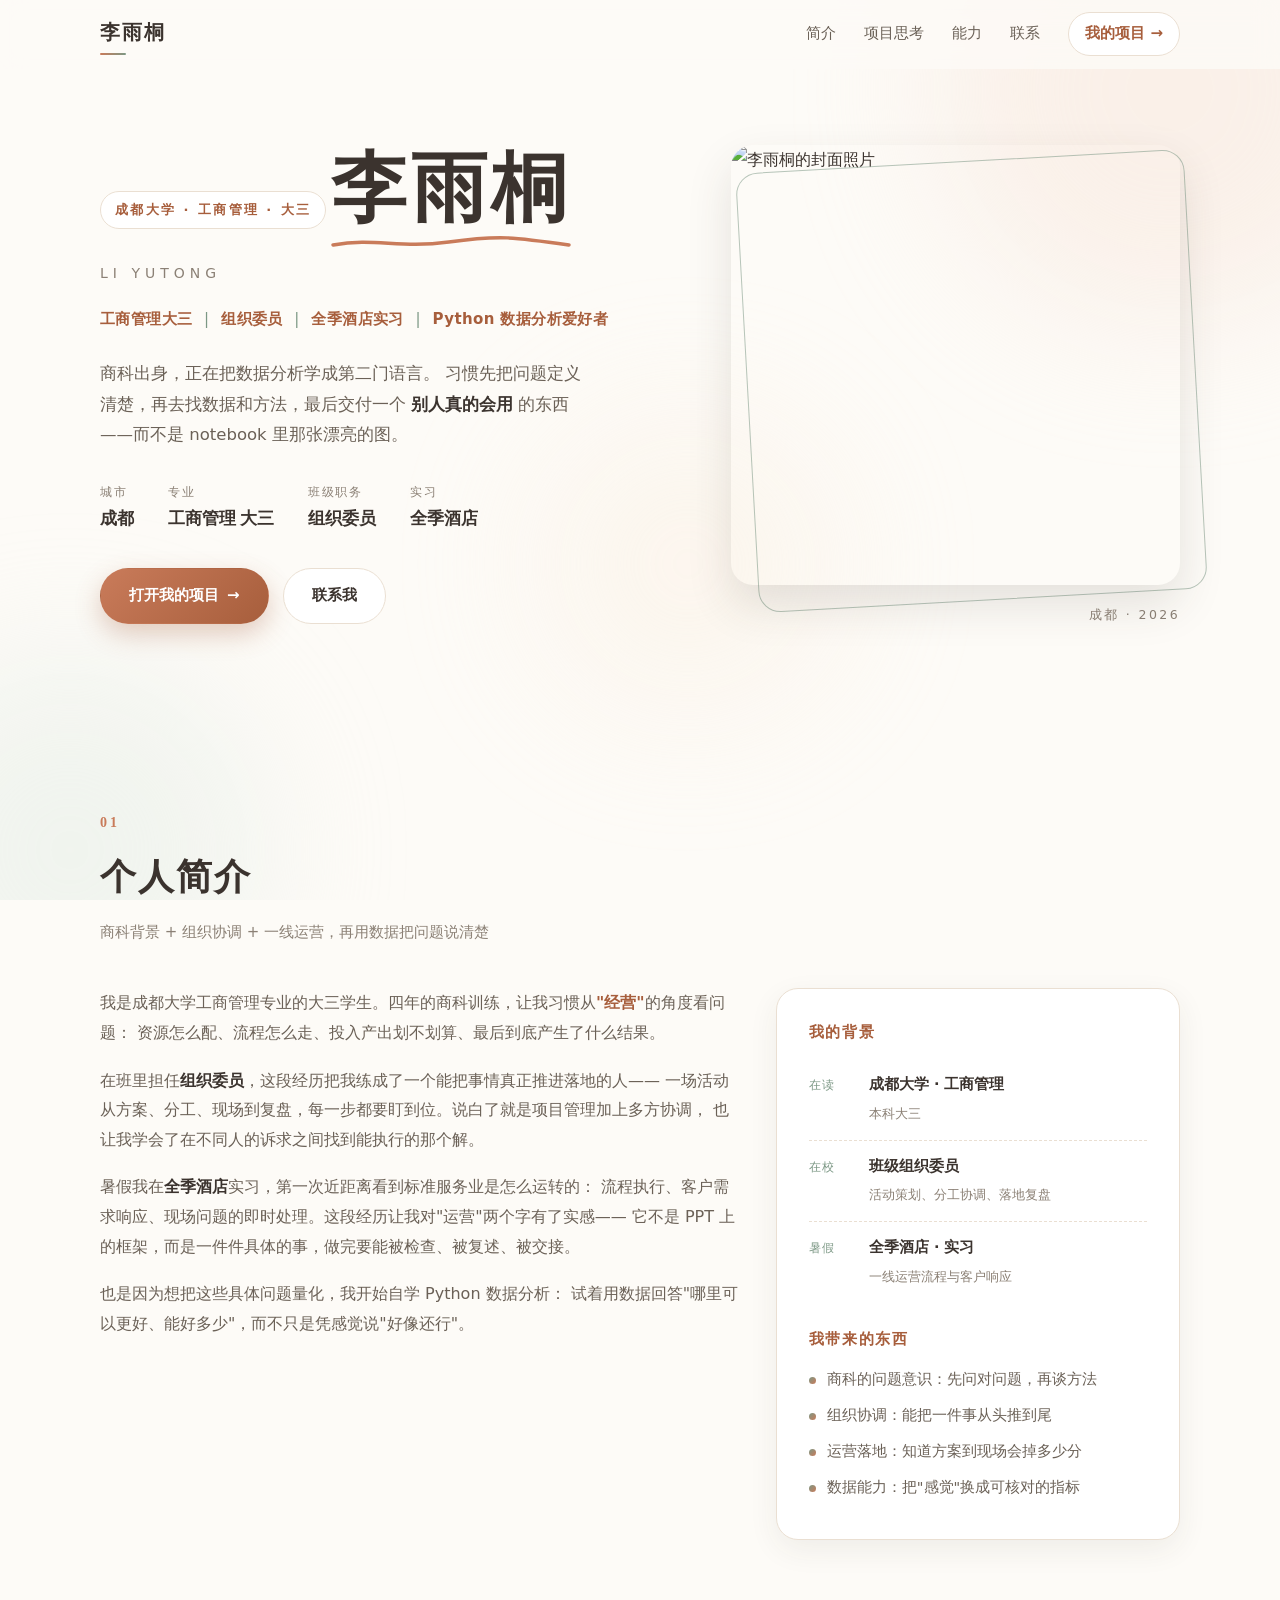
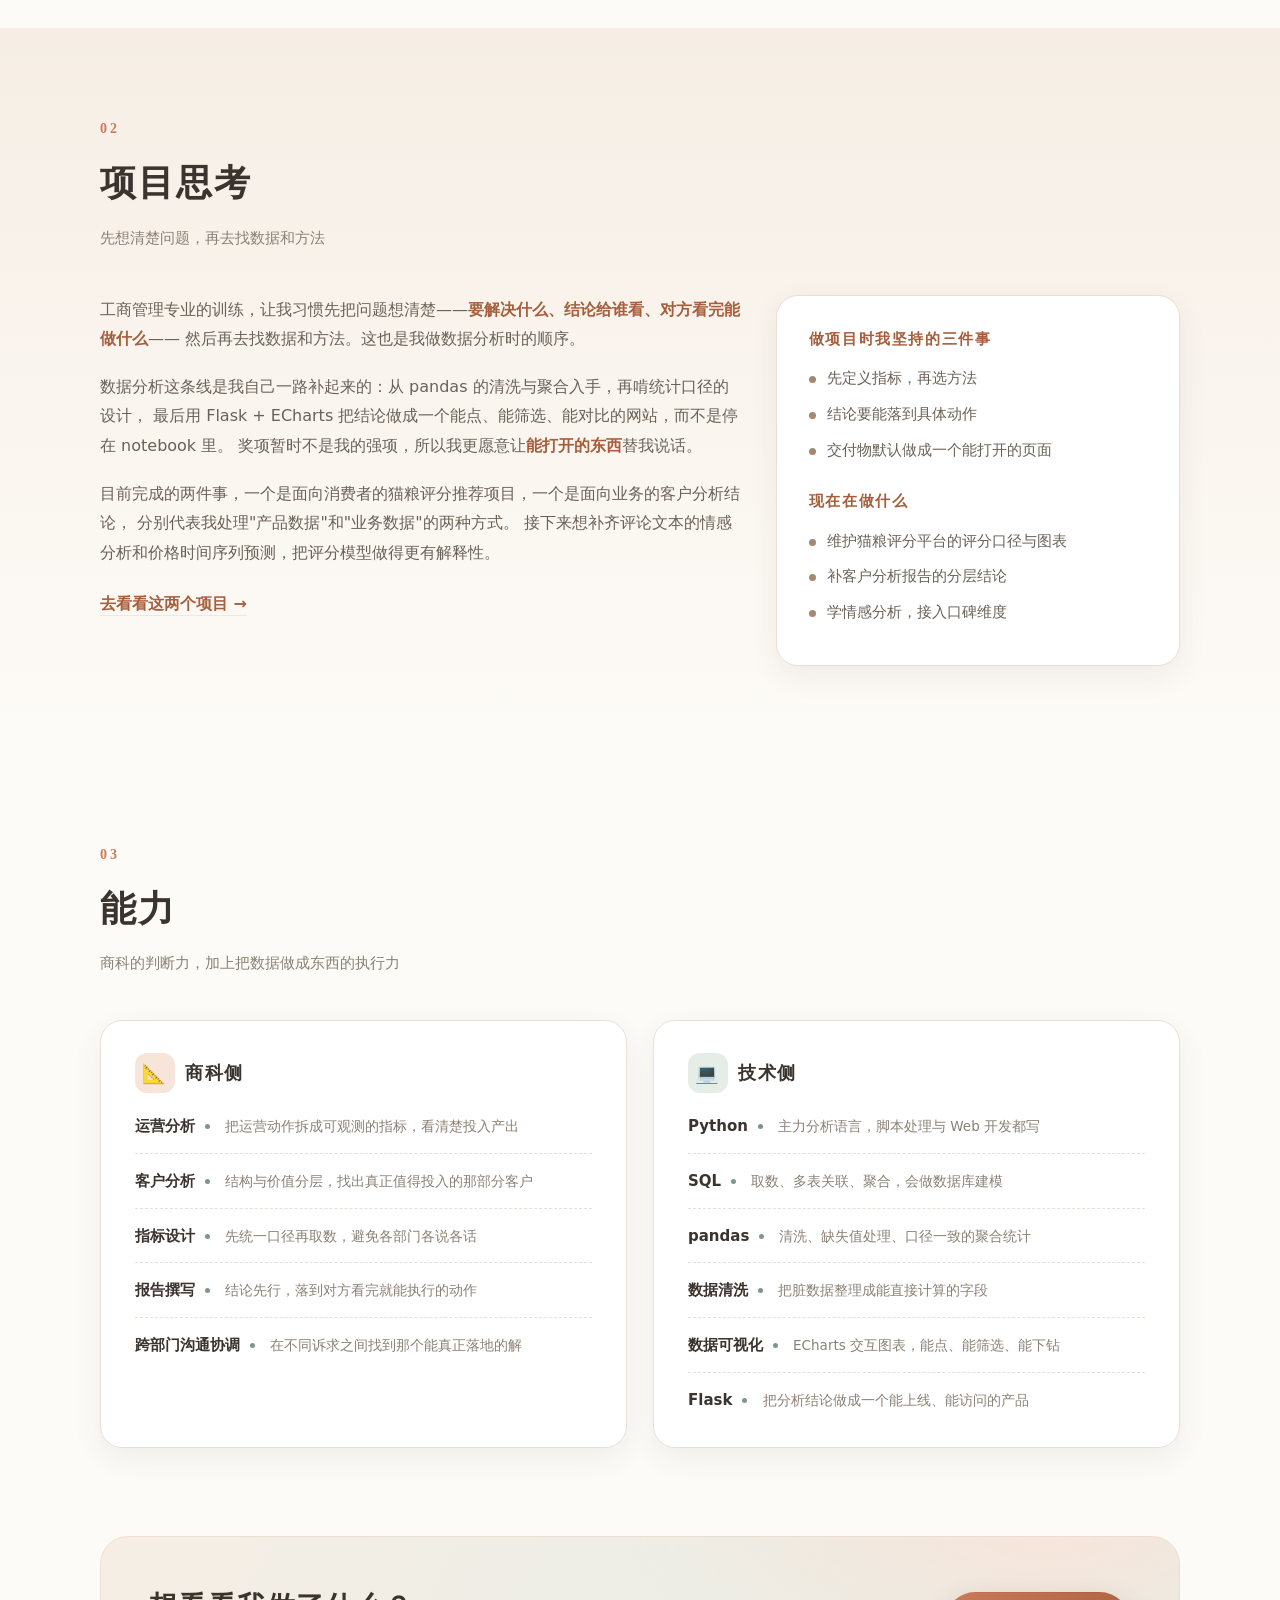
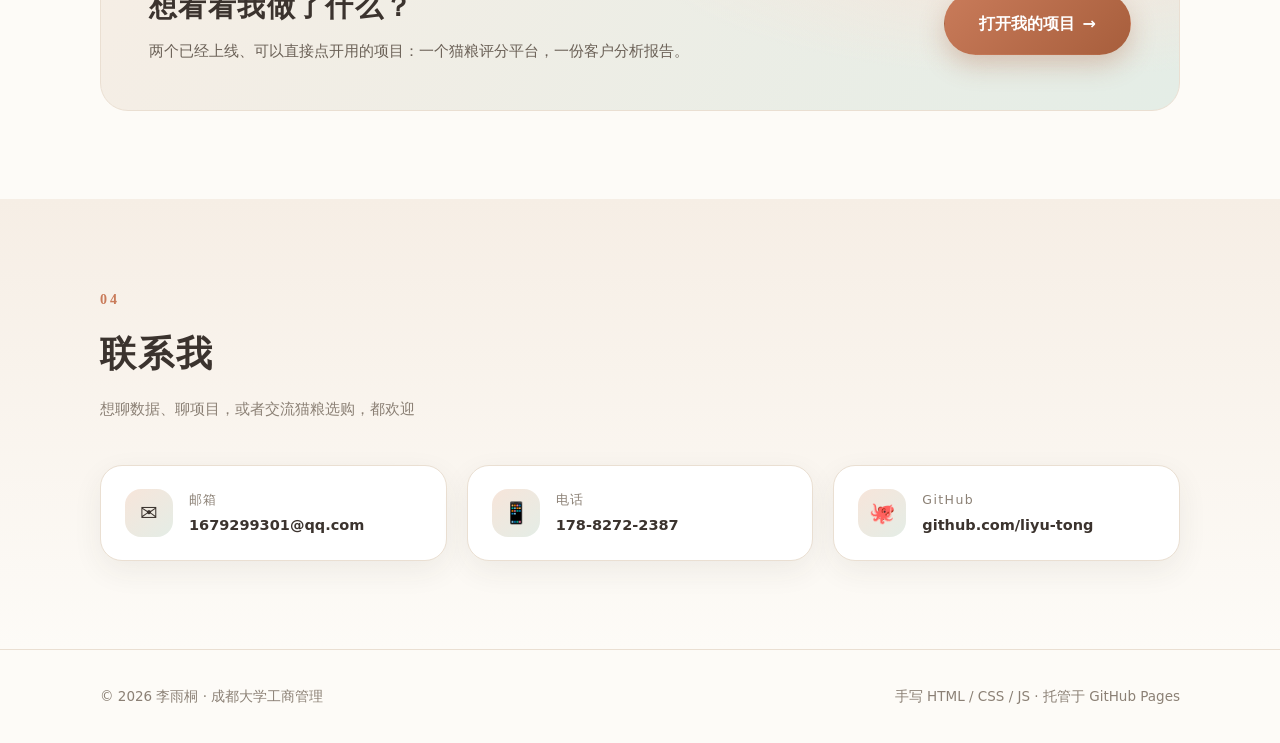
==== commit 3a647fb8: "内容更新：新增个人简介（工商管理/组织委员/全季酒店实习），关于我改为项目思考，能力分商科侧与技术侧" ====
--- a/index.html
+++ b/index.html
@@ -4,7 +4,7 @@
 <meta charset="UTF-8">
 <meta name="viewport" content="width=device-width, initial-scale=1">
 <title>李雨桐 · 个人主页</title>
-<meta name="description" content="李雨桐，成都大学工商管理专业大三学生，用 Python 做数据分析：猫粮评分平台、客户分析报告。">
+<meta name="description" content="李雨桐，成都大学工商管理专业大三，班级组织委员，全季酒店实习；用 Python 做数据分析，作品：猫粮评分平台、客户分析报告。">
 <link rel="stylesheet" href="assets/style.css">
 </head>
 <body>
@@ -19,8 +19,9 @@
   <div class="wrap nav-inner">
     <a class="brand" href="index.html">李雨桐</a>
     <nav class="nav-links">
-      <a href="#about">关于</a>
-      <a href="#skills">技能</a>
+      <a href="#profile">简介</a>
+      <a href="#thinking">项目思考</a>
+      <a href="#skills">能力</a>
       <a href="#contact">联系</a>
       <a class="nav-cta" href="projects.html">我的项目 →</a>
     </nav>
@@ -42,17 +43,21 @@
       </h1>
       <p class="name-en">Li Yutong</p>
 
+      <p class="identity">
+        工商管理大三 <i>|</i> 组织委员 <i>|</i> 全季酒店实习 <i>|</i> Python 数据分析爱好者
+      </p>
+
       <p class="lead">
-        工商管理专业的同时，自己把数据分析这条路走了一遍：
-        从 pandas 清洗、统计口径设计，到用 Flask 和 ECharts 把结论做成一个
-        <strong>能点开、能筛选、能对比</strong> 的网站。
-        我更在意"别人真的会用"，而不是 notebook 里那张漂亮的图。
+        商科出身，正在把数据分析学成第二门语言。
+        习惯先把问题定义清楚，再去找数据和方法，最后交付一个
+        <strong>别人真的会用</strong> 的东西——而不是 notebook 里那张漂亮的图。
       </p>
 
       <ul class="facts">
         <li><span>城市</span><b>成都</b></li>
         <li><span>专业</span><b>工商管理 大三</b></li>
-        <li><span>方向</span><b>Python 数据分析</b></li>
+        <li><span>班级职务</span><b>组织委员</b></li>
+        <li><span>实习</span><b>全季酒店</b></li>
       </ul>
 
       <div class="actions">
@@ -72,12 +77,71 @@
   </div>
 </section>
 
-<!-- ===================== 关于我 ===================== -->
-<section class="sec" id="about">
+<!-- ===================== 01 个人简介 ===================== -->
+<section class="sec" id="profile">
   <div class="wrap">
     <div class="sec-head">
       <span class="sec-no">01</span>
-      <h2 class="sec-title">关于我</h2>
+      <h2 class="sec-title">个人简介</h2>
+      <p class="sec-sub">商科背景 + 组织协调 + 一线运营，再用数据把问题说清楚</p>
+    </div>
+
+    <div class="about-grid">
+      <div class="prose">
+        <p>
+          我是成都大学工商管理专业的大三学生。四年的商科训练，让我习惯从<em>"经营"</em>的角度看问题：
+          资源怎么配、流程怎么走、投入产出划不划算、最后到底产生了什么结果。
+        </p>
+        <p>
+          在班里担任<strong>组织委员</strong>，这段经历把我练成了一个能把事情真正推进落地的人——
+          一场活动从方案、分工、现场到复盘，每一步都要盯到位。说白了就是项目管理加上多方协调，
+          也让我学会了在不同人的诉求之间找到能执行的那个解。
+        </p>
+        <p>
+          暑假我在<strong>全季酒店</strong>实习，第一次近距离看到标准服务业是怎么运转的：
+          流程执行、客户需求响应、现场问题的即时处理。这段经历让我对"运营"两个字有了实感——
+          它不是 PPT 上的框架，而是一件件具体的事，做完要能被检查、被复述、被交接。
+        </p>
+        <p>
+          也是因为想把这些具体问题量化，我开始自学 Python 数据分析：
+          试着用数据回答"哪里可以更好、能好多少"，而不只是凭感觉说"好像还行"。
+        </p>
+      </div>
+
+      <aside class="card side-card">
+        <h3>我的背景</h3>
+        <ul class="cv-list">
+          <li>
+            <span class="cv-when">在读</span>
+            <div><b>成都大学 · 工商管理</b><i>本科大三</i></div>
+          </li>
+          <li>
+            <span class="cv-when">在校</span>
+            <div><b>班级组织委员</b><i>活动策划、分工协调、落地复盘</i></div>
+          </li>
+          <li>
+            <span class="cv-when">暑假</span>
+            <div><b>全季酒店 · 实习</b><i>一线运营流程与客户响应</i></div>
+          </li>
+        </ul>
+        <h3>我带来的东西</h3>
+        <ul class="dot-list">
+          <li>商科的问题意识：先问对问题，再谈方法</li>
+          <li>组织协调：能把一件事从头推到尾</li>
+          <li>运营落地：知道方案到现场会掉多少分</li>
+          <li>数据能力：把"感觉"换成可核对的指标</li>
+        </ul>
+      </aside>
+    </div>
+  </div>
+</section>
+
+<!-- ===================== 02 项目思考 ===================== -->
+<section class="sec sec-tint" id="thinking">
+  <div class="wrap">
+    <div class="sec-head">
+      <span class="sec-no">02</span>
+      <h2 class="sec-title">项目思考</h2>
       <p class="sec-sub">先想清楚问题，再去找数据和方法</p>
     </div>
 
@@ -93,63 +157,97 @@
           奖项暂时不是我的强项，所以我更愿意让<em>能打开的东西</em>替我说话。
         </p>
         <p>
-          目前完成的两件事，一个是面向消费者的评分推荐产品，一个是面向业务的客户分析结论，
+          目前完成的两件事，一个是面向消费者的猫粮评分推荐项目，一个是面向业务的客户分析结论，
           分别代表我处理"产品数据"和"业务数据"的两种方式。
           接下来想补齐评论文本的情感分析和价格时间序列预测，把评分模型做得更有解释性。
         </p>
+        <p class="prose-link">
+          <a href="projects.html">去看看这两个项目 <span class="arw">→</span></a>
+        </p>
       </div>
 
       <aside class="card side-card">
+        <h3>做项目时我坚持的三件事</h3>
+        <ul class="dot-list">
+          <li>先定义指标，再选方法</li>
+          <li>结论要能落到具体动作</li>
+          <li>交付物默认做成一个能打开的页面</li>
+        </ul>
         <h3>现在在做什么</h3>
         <ul class="dot-list">
           <li>维护猫粮评分平台的评分口径与图表</li>
           <li>补客户分析报告的分层结论</li>
           <li>学情感分析，接入口碑维度</li>
         </ul>
-        <h3>我做事的方式</h3>
-        <ul class="dot-list">
-          <li>先定义指标，再选方法</li>
-          <li>结论要能落到具体动作</li>
-          <li>交付物默认做成一个能打开的页面</li>
-        </ul>
       </aside>
     </div>
   </div>
 </section>
 
-<!-- ===================== 技能 ===================== -->
-<section class="sec sec-tint" id="skills">
+<!-- ===================== 03 能力 ===================== -->
+<section class="sec" id="skills">
   <div class="wrap">
     <div class="sec-head">
-      <span class="sec-no">02</span>
+      <span class="sec-no">03</span>
       <h2 class="sec-title">能力</h2>
-      <p class="sec-sub">从取数到上线的完整链路</p>
-    </div>
-
-    <div class="skill-grid">
-      <article class="card skill">
-        <span class="skill-ico">🐍</span>
-        <h3>语言与数据处理</h3>
-        <div class="chips"><span>Python</span><span>SQL</span><span>pandas</span><span>numpy</span></div>
-        <p>清洗、聚合、缺失值处理、多表关联与统计口径设计。</p>
+      <p class="sec-sub">商科的判断力，加上把数据做成东西的执行力</p>
+    </div>
+
+    <div class="skill-cols">
+      <article class="card skill-panel">
+        <h3><span class="panel-ico">📐</span>商科侧</h3>
+        <ul class="skill-list">
+          <li>
+            <b>运营分析</b>
+            <i>把运营动作拆成可观测的指标，看清楚投入产出</i>
+          </li>
+          <li>
+            <b>客户分析</b>
+            <i>结构与价值分层，找出真正值得投入的那部分客户</i>
+          </li>
+          <li>
+            <b>指标设计</b>
+            <i>先统一口径再取数，避免各部门各说各话</i>
+          </li>
+          <li>
+            <b>报告撰写</b>
+            <i>结论先行，落到对方看完就能执行的动作</i>
+          </li>
+          <li>
+            <b>跨部门沟通协调</b>
+            <i>在不同诉求之间找到那个能真正落地的解</i>
+          </li>
+        </ul>
       </article>
-      <article class="card skill">
-        <span class="skill-ico">📈</span>
-        <h3>可视化</h3>
-        <div class="chips"><span>ECharts</span><span>Matplotlib</span><span>图表设计</span></div>
-        <p>把统计结果做成能交互、能下钻、能讲故事的图表。</p>
-      </article>
-      <article class="card skill">
-        <span class="skill-ico">🛠</span>
-        <h3>工程与部署</h3>
-        <div class="chips"><span>Flask</span><span>SQLite</span><span>Git</span><span>GitHub Pages</span></div>
-        <p>Jinja2 服务端渲染、多表建模、Linux 托管与上线排错。</p>
-      </article>
-      <article class="card skill">
-        <span class="skill-ico">🧭</span>
-        <h3>分析与表达</h3>
-        <div class="chips"><span>指标设计</span><span>报告撰写</span><span>结论落地</span></div>
-        <p>先定义清楚问题，再选方法，最后把结论写成别人能执行的动作。</p>
+
+      <article class="card skill-panel">
+        <h3><span class="panel-ico">💻</span>技术侧</h3>
+        <ul class="skill-list">
+          <li>
+            <b>Python</b>
+            <i>主力分析语言，脚本处理与 Web 开发都写</i>
+          </li>
+          <li>
+            <b>SQL</b>
+            <i>取数、多表关联、聚合，会做数据库建模</i>
+          </li>
+          <li>
+            <b>pandas</b>
+            <i>清洗、缺失值处理、口径一致的聚合统计</i>
+          </li>
+          <li>
+            <b>数据清洗</b>
+            <i>把脏数据整理成能直接计算的字段</i>
+          </li>
+          <li>
+            <b>数据可视化</b>
+            <i>ECharts 交互图表，能点、能筛选、能下钻</i>
+          </li>
+          <li>
+            <b>Flask</b>
+            <i>把分析结论做成一个能上线、能访问的产品</i>
+          </li>
+        </ul>
       </article>
     </div>
   </div>
@@ -167,10 +265,10 @@
 </section>
 
 <!-- ===================== 联系 ===================== -->
-<section class="sec" id="contact">
+<section class="sec sec-tint" id="contact">
   <div class="wrap">
     <div class="sec-head">
-      <span class="sec-no">03</span>
+      <span class="sec-no">04</span>
       <h2 class="sec-title">联系我</h2>
       <p class="sec-sub">想聊数据、聊项目，或者交流猫粮选购，都欢迎</p>
     </div>
--- a/assets/style.css
+++ b/assets/style.css
@@ -117,9 +117,16 @@
 }
 .wave-line path { fill: none; stroke: currentColor; stroke-width: 3.5; stroke-linecap: round; }
 .name-en {
-  margin: 10px 0 26px; font-size: 14px; letter-spacing: 5px;
+  margin: 10px 0 18px; font-size: 14px; letter-spacing: 5px;
   color: var(--muted); text-transform: uppercase;
 }
+
+/* 第一屏身份行：工商管理大三 | 组织委员 | 全季酒店实习 | Python 数据分析爱好者 */
+.identity {
+  margin: 0 0 26px; font-size: 15px; font-weight: 600;
+  color: var(--clay-deep); letter-spacing: .4px; line-height: 1.9;
+}
+.identity i { font-style: normal; color: var(--sage); margin: 0 6px; font-weight: 400; }
 
 .lead {
   font-size: 16.5px; color: var(--ink-2); margin: 0 0 30px; max-width: 46ch;
@@ -205,6 +212,27 @@
 }
 .side-card h3 + ul { margin-bottom: 24px; }
 .side-card ul:last-child { margin-bottom: 0; }
+
+/* 经历清单 */
+.cv-list { list-style: none; margin: 0; padding: 0; }
+.cv-list li {
+  display: flex; gap: 14px; padding: 12px 0;
+  border-bottom: 1px dashed var(--line);
+}
+.cv-list li:last-child { border-bottom: none; }
+.cv-when {
+  flex: none; width: 46px; font-size: 12px; letter-spacing: 1px;
+  color: var(--sage); padding-top: 3px;
+}
+.cv-list b { display: block; font-size: 14.5px; color: var(--ink); }
+.cv-list i { font-style: normal; font-size: 13px; color: var(--muted); }
+
+.prose-link { margin-top: 22px !important; }
+.prose-link a {
+  font-weight: 600; color: var(--clay-deep);
+  border-bottom: 1px solid var(--clay-soft); padding-bottom: 2px;
+}
+.prose-link a:hover { border-bottom-color: var(--clay); }
 .dot-list { list-style: none; margin: 0; padding: 0; }
 .dot-list li {
   position: relative; padding-left: 18px; margin-bottom: 9px;
@@ -216,16 +244,36 @@
   background: linear-gradient(135deg, var(--sage), var(--clay));
 }
 
-/* ---------------------------- 能力 ---------------------------- */
-.skill-grid { display: grid; grid-template-columns: repeat(4, 1fr); gap: 22px; }
-.skill { padding: 28px 24px; }
-.skill-ico {
-  display: grid; place-items: center; width: 46px; height: 46px;
-  border-radius: 14px; background: var(--clay-soft); font-size: 21px; margin-bottom: 14px;
-}
-.skill:nth-child(2n) .skill-ico { background: var(--sage-soft); }
-.skill h3 { font-family: var(--serif); font-size: 17px; margin: 0 0 12px; letter-spacing: 1px; }
-.skill p { margin: 14px 0 0; font-size: 13.5px; color: var(--muted); line-height: 1.7; }
+/* ---------------------------- 能力（商科侧 / 技术侧） ---------------------------- */
+.skill-cols { display: grid; grid-template-columns: 1fr 1fr; gap: 26px; }
+.skill-panel { padding: 32px 34px; }
+.skill-panel h3 {
+  display: flex; align-items: center; gap: 10px;
+  font-family: var(--serif); font-size: 18px; letter-spacing: 1.6px;
+  margin: 0 0 18px; color: var(--ink);
+}
+.panel-ico {
+  display: grid; place-items: center; width: 40px; height: 40px;
+  border-radius: 12px; background: var(--clay-soft); font-size: 19px;
+}
+.skill-panel:nth-child(2) .panel-ico { background: var(--sage-soft); }
+
+.skill-list { list-style: none; margin: 0; padding: 0; }
+.skill-list li {
+  padding: 12px 0; border-bottom: 1px dashed var(--line);
+}
+.skill-list li:first-child { padding-top: 0; }
+.skill-list li:last-child { border-bottom: none; padding-bottom: 0; }
+.skill-list b {
+  display: inline-block; font-size: 15px; color: var(--ink);
+  font-weight: 600; margin-right: 10px;
+}
+.skill-list b::after {
+  content: ""; display: inline-block; width: 5px; height: 5px;
+  border-radius: 50%; background: var(--sage); margin-left: 10px;
+  vertical-align: middle;
+}
+.skill-list i { font-style: normal; font-size: 13.5px; color: var(--muted); }
 
 .chips { display: flex; flex-wrap: wrap; gap: 7px; }
 .chips span {
@@ -336,14 +384,14 @@
   .photo-stack img { height: 360px; }
   .about-grid { grid-template-columns: 1fr; }
   .proj-grid { grid-template-columns: 1fr; }
-  .skill-grid { grid-template-columns: 1fr 1fr; }
+  .skill-cols { grid-template-columns: 1fr; }
 }
 @media (max-width: 768px) {
   .nav-links { gap: 16px; font-size: 14px; }
   .nav-links a:not(.nav-cta) { display: none; }
   .intro { padding: 44px 0 66px; }
   .sec { padding: 62px 0; }
-  .skill-grid { grid-template-columns: 1fr; }
+  .skill-panel { padding: 26px 24px; }
   .contact-grid { grid-template-columns: 1fr; }
   .cta-inner { padding: 32px 26px; }
   .btn { min-height: 44px; }
